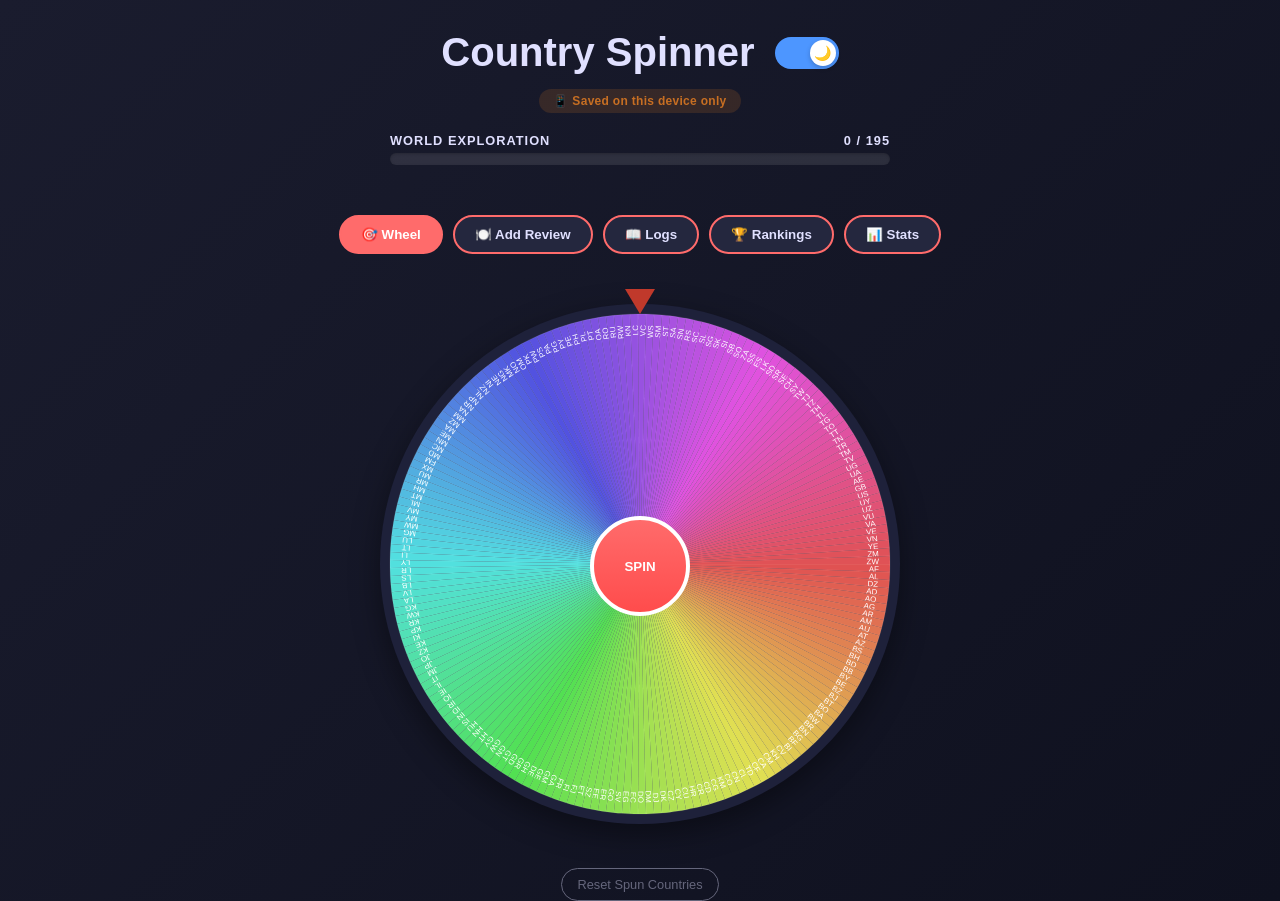
==== index.html @ e5467cfc "Share reviews across the group and clean up the app - Add api/reviews.js: Vercel serverless function" ====
<!DOCTYPE html>
<html lang="en">
<head>
    <meta charset="UTF-8">
    <meta name="viewport" content="width=device-width, initial-scale=1.0">
    <title>Global Eats Spinner</title>
    
    <link rel="stylesheet" href="https://cdn.jsdelivr.net/npm/jsvectormap/dist/css/jsvectormap.min.css">
    <script src="https://cdn.jsdelivr.net/npm/jsvectormap"></script>
    <script src="https://cdn.jsdelivr.net/npm/jsvectormap/dist/maps/world.js"></script>
    
    <link rel="stylesheet" href="styles.css">
</head>
<body>
    <header class="app-header">
        <h1>Country Spinner</h1>
        <div class="theme-switch-container">
            <label class="theme-toggle">
                <input type="checkbox" id="theme-toggle">
                <span class="slider">
                    <span class="knob">
                        <span class="icon sun">☀️</span>
                        <span class="icon moon">🌙</span>
                    </span>
                </span>
            </label>
        </div>
    </header>

    <div id="sync-status" class="sync-status" title="">Connecting…</div>

    <div class="progress-container">
        <div class="progress-info">
            <span>World Exploration</span>
            <span id="progress-percent">0/195</span>
        </div>
        <div class="progress-bar-bg">
            <div id="progress-fill" class="progress-fill"></div>
        </div>
    </div>

    <nav class="tab-nav">
        <button id="tab-wheel" class="tab-btn active">🎯 Wheel</button>
        <button id="tab-diary" class="tab-btn">🍽️ Add Review</button>
        <button id="tab-history" class="tab-btn">📖 Logs</button>
        <button id="tab-rankings" class="tab-btn">🏆 Rankings</button>
        <button id="tab-stats" class="tab-btn">📊 Stats</button>
    </nav>

    <main id="wheel-section" class="content-section">
        <div class="wheel-wrapper">
            <div class="pointer-fixed"></div>
            <div class="wheel-container">
                <canvas id="wheel" width="520" height="520"></canvas>
            </div>
            <button id="btn-spin" class="spin-button">SPIN</button>
        </div>
        <button id="btn-reset" title="Puts countries you spun but haven't reviewed back on the wheel">Reset Spun Countries</button>
    </main>

    <main id="history-section" class="content-section hidden">
        
        <div class="rank-selector">
            <button class="rank-opt active" id="sort-recent" onclick="renderDiary('recent')">Newest</button>
            <button class="rank-opt" id="sort-alpha" onclick="renderDiary('alpha')">A-Z</button>
            <button class="rank-opt" id="sort-continent" onclick="renderDiary('continent')">Continent</button>
        </div>

        <div id="diary-display" class="diary-grid"></div>
    </main>

    <main id="diary-section" class="content-section hidden">
        <div class="vertical-form">
            <h2 id="form-title" class="form-title">Add a Review</h2>
            <label for="log-country">Which Country?</label>
            <input type="text" id="log-country" list="country-options" placeholder="Search countries...">
            <datalist id="country-options"></datalist>

            <label for="log-date">Date Visited</label>
            <input type="date" id="log-date">

            <label for="log-restaurant">Restaurant Name</label>
            <input type="text" id="log-restaurant" placeholder="e.g. Din Tai Fung">

            <div class="rating-grid">
                <div class="rating-pod">
                    <div class="pod-label">Food</div>
                    <div class="pod-value"><span id="val-food">5.0</span></div>
                    <input type="range" id="rate-food" min="1" max="10" step="0.5" value="5">
                </div>
                <div class="rating-pod">
                    <div class="pod-label">Service</div>
                    <div class="pod-value"><span id="val-service">5.0</span></div>
                    <input type="range" id="rate-service" min="1" max="10" step="0.5" value="5">
                </div>
                <div class="rating-pod">
                    <div class="pod-label">Vibe</div>
                    <div class="pod-value"><span id="val-vibe">5.0</span></div>
                    <input type="range" id="rate-vibe" min="1" max="10" step="0.5" value="5">
                </div>
            </div>

            <div class="overall-score-display" id="overall-box">
                Overall: <span id="overall-score">5.0</span> / 10
            </div>

            <label for="log-notes">Notes</label>
            <textarea id="log-notes" rows="3" placeholder="What was the best dish?"></textarea>

            <button id="btn-save-log" class="save-btn">Save Review</button>
            <button id="btn-cancel-edit" class="cancel-btn hidden">Cancel</button>
        </div>
    </main>

    <main id="rankings-section" class="content-section hidden">
        <div class="rank-selector">
            <button class="rank-opt active" onclick="updateRank('overall')">Overall</button>
            <button class="rank-opt" onclick="updateRank('food')">Food</button>
            <button class="rank-opt" onclick="updateRank('service')">Service</button>
            <button class="rank-opt" onclick="updateRank('vibe')">Vibe</button>
        </div>
        <div id="rankings-list" class="diary-grid"></div>
    </main>

    <main id="stats-section" class="content-section hidden">
        <h2 style="text-align: center; margin-bottom: 20px;">Palate Insights</h2>
        
        <div id="map" style="width: 90%; height: 350px; margin: 0 auto 20px auto; border-radius: 20px;"></div>

        <div class="stats-grid">
            <div class="stat-card" style="grid-column: span 2;">
                <h3>Global Avg</h3>
                <div id="stat-avg-rating" class="stat-value">0.0</div>
                <small>Score Across All Meals</small>
            </div>
            <div class="stat-card">
                <h3>Best Continent</h3>
                <div id="stat-best-continent" class="stat-value">-</div>
                <small>Highest Rating Average</small>
            </div>
            <div class="stat-card">
                <h3>Most Visited</h3>
                <div id="stat-most-visited" class="stat-value">-</div>
                <small>Favorite Region</small>
            </div>
        </div>

        <div id="continent-averages" class="continent-list-container"></div>
    </main>

    <div id="popup" class="popup hidden">
        <div class="popup-content">
            <h2 id="popupCountry">Country</h2>
            <img id="popupFlag" src="" alt="Flag">
            <div class="popup-actions">
                <button id="btn-review-now">Review it now</button>
                <button id="btn-close">Great!</button>
            </div>
        </div>
    </div>

    <div id="toast" class="toast" role="status" aria-live="polite"></div>

    <script src="script.js"></script>
</body>
</html>
---- styles.css ----
:root {
    --bg-primary: linear-gradient(135deg, #f5f7fa 0%, #e4edf5 100%);
    --bg-wheel: white;
    --text-primary: #2c3e50;
    --text-title: #2c3e50;
    --shadow: rgba(0, 0, 0, 0.15);
    --popup-bg: white;
    --btn-spin-start: #ff6b6b;
    --btn-spin-end: #ff4c4c;
}

[data-theme="dark"] {
    --bg-primary: linear-gradient(135deg, #1a1c2e 0%, #0f111f 100%);
    --bg-wheel: #1e213a;
    --text-primary: #e0e0ff;
    --text-title: #ffffff;
    --shadow: rgba(0, 0, 0, 0.4);
    --popup-bg: #24273e;
}

body {
    margin: 0;
    font-family: 'Segoe UI', sans-serif;
    background: var(--bg-primary);
    color: var(--text-primary);
    display: flex;
    flex-direction: column;
    align-items: center;
    min-height: 100vh;
}

/* Header & Toggle */
.app-header {
    display: flex;
    align-items: center;
    justify-content: center;
    gap: 20px;
    margin-top: 30px;
}

h1 { margin: 0; font-size: 2.5rem; }

/* Container for the toggle */
.theme-switch-container {
    display: flex;
    align-items: center;
    justify-content: center;
}

.theme-toggle {
    position: relative;
    display: inline-block;
    width: 64px; /* Slightly wider for better spacing */
    height: 32px;
}

.theme-toggle input {
    opacity: 0;
    width: 0;
    height: 0;
}

/* The Track */
.slider {
    position: absolute;
    cursor: pointer;
    inset: 0;
    background-color: #ccc;
    transition: 0.4s;
    border-radius: 34px;
    display: flex;
    align-items: center;
    justify-content: space-between;
    padding: 0 6px;
}

/* The Icons */
.slider .icon {
    font-size: 14px;
    z-index: 1; /* Keep icons below the knob if preferred, or above */
    user-select: none;
    pointer-events: none;
}

/* The Knob (The white circle) */
.knob {
    position: absolute;
    height: 26px;
    width: 26px;
    left: 3px;
    bottom: 3px;
    background-color: white;
    border-radius: 50%;
    transition: 0.4s;
    display: flex;
    align-items: center;
    justify-content: center;
    box-shadow: 0 2px 5px rgba(0,0,0,0.2);
}

/* Icon Base Styles */
.knob .icon {
    position: absolute; /* Stack them on top of each other */
    font-size: 14px;
    transition: all 0.4s ease; /* Smooth transition for the swap */
    user-select: none;
}

/* --- LIGHT MODE (Default) --- */
/* Show Sun, Hide Moon */
.knob .sun {
    opacity: 1;
    transform: scale(1) rotate(0deg);
}
.knob .moon {
    opacity: 0;
    transform: scale(0) rotate(-90deg);
}

/* --- DARK MODE (Checked) --- */
/* Slide the knob */
input:checked + .slider .knob {
    transform: translateX(32px);
}

/* Swap Icons: Hide Sun, Show Moon */
input:checked + .slider .knob .sun {
    opacity: 0;
    transform: scale(0) rotate(90deg);
}

input:checked + .slider .knob .moon {
    opacity: 1;
    transform: scale(1) rotate(0deg);
}

/* Optional: change track color in dark mode */
input:checked + .slider {
    background-color: #4d96ff;
}

/* Dark Mode States */
input:checked + .slider {
    background-color: #4d96ff;
}

input:checked + .slider .knob {
    transform: translateX(32px); /* Moves knob precisely to the other side */
}

/* Hide sun in dark mode, hide moon in light mode (Optional for cleaner look) */
input:checked + .slider .sun { opacity: 0.3; }
input:not(:checked) + .slider .moon { opacity: 0.3; }

/* Tabs */
.tab-nav {
    display: flex;
    flex-wrap: wrap;
    justify-content: center;
    gap: 10px;
    margin: 30px 0;
    padding: 0 16px;
    max-width: 100%;
    box-sizing: border-box;
}

.tab-btn {
    padding: 10px 20px;
    border-radius: 20px;
    border: 2px solid var(--btn-spin-start);
    background: var(--popup-bg);
    color: var(--text-primary);
    font-weight: bold;
    cursor: pointer;
    transition: 0.2s;
}

.tab-btn.active {
    background: var(--btn-spin-start);
    color: white;
}

/* Sections */
.content-section { width: 100%; display: flex; flex-direction: column; align-items: center; }
.hidden { display: none !important; }

/* Wheel */
.wheel-wrapper { position: relative; margin: 20px; }
canvas { background: var(--bg-wheel); border-radius: 50%; box-shadow: 0 10px 30px var(--shadow); }

.pointer-fixed {
    position: absolute;
    top: -15px; left: 50%;
    transform: translateX(-50%);
    border-left: 15px solid transparent;
    border-right: 15px solid transparent;
    border-top: 25px solid #c0392b;
    z-index: 10;
}

.spin-button {
    position: absolute;
    top: 50%; left: 50%;
    transform: translate(-50%, -50%);
    width: 100px; height: 100px;
    border-radius: 50%;
    background: linear-gradient(var(--btn-spin-start), var(--btn-spin-end));
    color: white; font-weight: bold; border: 4px solid white;
    cursor: pointer;
}

/* Form */
.vertical-form {
    background: var(--popup-bg);
    padding: 25px;
    border-radius: 20px;
    box-shadow: 0 10px 25px var(--shadow);
    width: 90%;
    max-width: 450px;
    display: flex;
    flex-direction: column;
    gap: 15px;
}

input, textarea {
    padding: 12px;
    border-radius: 10px;
    border: 1px solid #ddd;
    background: var(--bg-wheel);
    color: var(--text-primary);
}

.rating-group { background: rgba(0,0,0,0.05); padding: 15px; border-radius: 10px; }

.overall-score-display {
    background: var(--btn-spin-start);
    color: white;
    text-align: center;
    padding: 15px;
    border-radius: 10px;
    font-weight: bold;
    font-size: 1.2rem;
}

/* Cards */
.diary-grid {
    display: grid;
    grid-template-columns: repeat(auto-fill, minmax(300px, 1fr));
    gap: 20px;
    width: 90%;
    margin-top: 20px;
}

.diary-card {
    position: relative; /* This is crucial */
    background: var(--popup-bg);
    padding: 20px;
    border-radius: 15px;
    box-shadow: 0 5px 15px var(--shadow);
}

.delete-btn {
    position: absolute;
    top: 12px;
    right: 12px;
    
    /* Keep your existing styles below */
    background: #ff4757; 
    color: white; 
    border: none;
    width: 25px; 
    height: 25px; 
    border-radius: 50%; 
    cursor: pointer;
    display: flex;
    align-items: center;
    justify-content: center;
    font-size: 14px;
    transition: transform 0.2s ease;
}

/* Optional: Slight hover effect since it's now in the corner */
.delete-btn:hover {
    transform: scale(1.1);
    background: #ff6b81;
}

/* Overlay background fade-in */
.popup {
    position: fixed;
    inset: 0;
    background: rgba(0, 0, 0, 0.85);
    display: flex;
    justify-content: center;
    align-items: center;
    z-index: 1000;
    opacity: 0;
    visibility: hidden;
    transition: all 0.3s ease-in-out;
    backdrop-filter: blur(5px); /* Adds a modern frosted glass look */
}

.popup.show {
    opacity: 1;
    visibility: visible;
}

/* The "Bounce" Animation */
@keyframes popupBounce {
    0% { transform: scale(0.5); opacity: 0; }
    70% { transform: scale(1.1); }
    100% { transform: scale(1); opacity: 1; }
}
.popup-content {
    background: var(--popup-bg);
    padding: 40px;
    border-radius: 30px;
    box-shadow: 0 20px 50px rgba(0,0,0,0.5);
    
    /* THE FIX: Force vertical centering */
    display: flex;
    flex-direction: column;
    align-items: center; 
    justify-content: center;
    gap: 25px; /* This creates the equal "homogenous" space between elements */
    
    width: 90%;
    max-width: 400px;
}

/* Ensure the title has no weird default margins pushing it sideways */
#popupCountry {
    margin: 0;
    font-size: 2.2rem;
    color: var(--text-title);
    text-align: center;
}

/* Make the flag pop and stay centered */
#popupFlag {
    width: 200px;
    height: auto;
    border-radius: 12px;
    box-shadow: 0 10px 20px rgba(0,0,0,0.2);
    display: block; /* Removes any baseline spacing */
}

/* Style the "Great!" button to be wide and centered */
#btn-close {
    background: var(--btn-spin-start);
    color: white;
    border: none;
    padding: 15px 40px;
    font-size: 1.1rem;
    font-weight: bold;
    border-radius: 50px;
    cursor: pointer;
    transition: transform 0.2s ease;
    width: 100%; /* Makes it feel balanced with the flag */
}

#btn-close:hover {
    transform: scale(1.05);
    background: var(--btn-spin-end);
}

/* Target the buttons when the mouse is over them, but NOT if they are already active */
.tab-btn:hover:not(.active) {
    background-color: rgba(255, 107, 107, 0.1); /* Very light version of your theme color */
    border-color: var(--btn-spin-start);
    transform: translateY(-2px); /* Lifts the button slightly */
    box-shadow: 0 4px 8px var(--shadow);
}

/* Add a smooth transition to the base class so the hover isn't jerky */
.tab-btn {
    transition: all 0.3s cubic-bezier(0.25, 0.8, 0.25, 1);
    /* ... keep your existing tab-btn styles here ... */
}

/* Optional: Add a slight "click" effect when the user actually presses down */
.tab-btn:active {
    transform: translateY(0px);
}

/* 1. The Hover State (Mouse over) */
.spin-button:hover {
    transform: translate(-50%, -50%) scale(1.1); /* Keeps it centered while growing */
    box-shadow: 0 0 20px rgba(255, 107, 107, 0.6); /* Adds a soft glow */
    filter: brightness(1.1); /* Makes the colors pop more */
    cursor: pointer;
}

/* 2. The Active State (When clicked) */
.spin-button:active {
    transform: translate(-50%, -50%) scale(0.95); /* Shrinks slightly to look "pressed" */
    box-shadow: 0 0 10px rgba(255, 107, 107, 0.4);
}

/* 3. Ensure the base button has a smooth transition */
.spin-button {
    /* ... your existing styles ... */
    transition: all 0.2s cubic-bezier(0.175, 0.885, 0.32, 1.275);
    z-index: 20; /* Ensures it stays above the wheel slices */
}
.rating-grid {
    display: grid;
    grid-template-columns: 1fr 1fr 1fr; /* Side by side */
    gap: 15px;
    margin: 20px 0;
}

.rating-pod {
    background: var(--bg-wheel);
    padding: 10px 10px;
    border-radius: 15px;
    text-align: center;
    box-shadow: 0 4px 10px var(--shadow);
    display: flex;
    flex-direction: column;
    align-items: center;
    gap: 8px;
}

.pod-label {
    font-size: 0.75rem;
    text-transform: uppercase;
    letter-spacing: 1px;
    font-weight: 800;
    opacity: 0.7;
}

.pod-value {
    font-size: 1.4rem;
    font-weight: 900;
    color: var(--text-primary);
}

/* Make the sliders vertical or very small/thin */
.rating-pod input[type="range"] {
    width: 80%;
    height: 4px; /* Thin, elegant line */
}

/* Mobile responsive: stack them if the screen is small */
@media (max-width: 500px) {
    .rating-grid {
        grid-template-columns: 1fr;
    }
}

.rank-selector {
    display: flex;
    gap: 10px;
    margin-bottom: 20px;
    background: rgba(0, 0, 0, 0.2);
    padding: 8px;
    border-radius: 30px;
}

.rank-opt {
    background: transparent;
    border: none;
    color: var(--text-primary);
    padding: 8px 16px;
    border-radius: 20px;
    cursor: pointer;
    font-size: 0.9rem;
    font-weight: 600;
    transition: 0.3s;
}

.rankings-controls {
    display: flex;
    justify-content: center;
    gap: 10px;
    margin-bottom: 25px;
    padding: 0 15px;
}

/* This is the red highlight from your screenshot */
.rank-opt.active {
    background: var(--btn-spin-start) !important;
    color: white !important;
    border-color: var(--btn-spin-start) !important;
}

.rankings-controls-container {
    background: var(--bg-wheel); /* Matches the wheel section's dark background */
    padding: 8px;
    border-radius: 50px; /* Makes it a capsule shape */
    display: inline-flex; /* Shrinks the box to fit the buttons */
    margin: 0 auto 25px auto;
    box-shadow: inset 0 2px 5px rgba(0,0,0,0.2);
    border: 1px solid rgba(255,255,255,0.05);
}

/* Ensure the history section centers the container */
#history-section {
    display: flex;
    flex-direction: column;
    align-items: center;
}

.progress-container {
    width: 90%;
    max-width: 500px;
    margin: 10px 0;
    padding: 10px;
}

.progress-info {
    display: flex;
    justify-content: space-between;
    font-size: 0.8rem;
    font-weight: bold;
    margin-bottom: 5px;
    text-transform: uppercase;
    letter-spacing: 1px;
}

.progress-bar-bg {
    width: 100%;
    height: 12px;
    background: rgba(0,0,0,0.1);
    border-radius: 10px;
    overflow: hidden;
    box-shadow: inset 0 1px 3px rgba(0,0,0,0.2);
}

[data-theme="dark"] .progress-bar-bg {
    background: rgba(255,255,255,0.1);
}

.progress-fill {
    width: 0%;
    height: 100%;
    background: linear-gradient(90deg, #27ae60, #2ecc71);
    transition: width 0.8s cubic-bezier(0.175, 0.885, 0.32, 1.275);
    border-radius: 10px;
}
/* --- STATISTICS TAB STYLES --- */
.stats-grid {
    display: grid;
    grid-template-columns: repeat(2, 1fr); /* 2x2 grid */
    gap: 15px;
    width: 90%;
    max-width: 500px;
    margin-top: 20px;
}

.stat-card {
    background: var(--popup-bg);
    padding: 20px;
    border-radius: 20px;
    text-align: center;
    box-shadow: 0 8px 20px var(--shadow);
    transition: transform 0.3s ease;
    border: 1px solid rgba(255, 255, 255, 0.05);
    display: flex;
    flex-direction: column;
    justify-content: center;
    align-items: center;
}

.stat-card:hover {
    transform: translateY(-5px);
}

.stat-value {
    font-size: 1.8rem;
    font-weight: 900;
    color: var(--btn-spin-start);
    margin: 10px 0;
    font-variant-numeric: tabular-nums;
}

.stat-card h3 {
    font-size: 0.8rem;
    text-transform: uppercase;
    letter-spacing: 1px;
    opacity: 0.6;
    margin: 0;
}

.stat-card small {
    font-size: 0.7rem;
    opacity: 0.5;
    font-weight: 600;
}

/* Specific styling for the date input to match your theme */
input[type="date"] {
    padding: 12px;
    border-radius: 10px;
    border: 1px solid rgba(0,0,0,0.1);
    background: var(--bg-wheel);
    color: var(--text-primary);
    font-family: inherit;
    cursor: pointer;
}

[data-theme="dark"] input[type="date"] {
    border: 1px solid rgba(255,255,255,0.1);
}

/* Mobile Adjustments for Stats */
@media (max-width: 400px) {
    .stats-grid {
        grid-template-columns: 1fr; /* Stack cards on tiny screens */
    }
    
    h1 {
        font-size: 1.8rem;
    }
}

/* Reset Button Styling */
#btn-reset {
    margin-top: 20px;
    background: transparent;
    border: 1px solid var(--text-primary);
    color: var(--text-primary);
    padding: 8px 15px;
    border-radius: 20px;
    opacity: 0.4;
    cursor: pointer;
    font-size: 0.8rem;
    transition: opacity 0.3s;
}

#btn-reset:hover {
    opacity: 1;
    color: #ff4757;
    border-color: #ff4757;
}
.continent-list-container {
    width: 90%;
    max-width: 500px;
    margin-top: 20px;
    display: flex;
    flex-direction: column;
    gap: 12px;
}

.continent-row {
    display: flex;
    align-items: center;
    gap: 15px;
    background: var(--popup-bg);
    padding: 12px 18px;
    border-radius: 12px;
    box-shadow: 0 4px 10px var(--shadow);
}

.cont-name {
    width: 80px;
    font-size: 0.85rem;
    font-weight: bold;
}

.cont-bar-wrapper {
    flex-grow: 1;
    height: 8px;
    background: rgba(0,0,0,0.1);
    border-radius: 10px;
    overflow: hidden;
}

[data-theme="dark"] .cont-bar-wrapper {
    background: rgba(255,255,255,0.1);
}

.cont-bar-fill {
    height: 100%;
    background: var(--btn-spin-start);
    border-radius: 10px;
    transition: width 1s ease-out;
}

.cont-avg {
    font-weight: 800;
    font-size: 0.9rem;
    color: var(--btn-spin-start);
    min-width: 45px;
    text-align: right;
}
.map-wrapper {
    width: 95%;
    max-width: 800px;
    background: var(--popup-bg);
    margin: 20px 0;
    padding: 15px;
    border-radius: 20px;
    box-shadow: 0 10px 30px var(--shadow);
}

#world-map-container svg {
    width: 100%;
    height: auto;
    filter: drop-shadow(0 5px 15px rgba(0,0,0,0.1));
}

#map {
    width: 90%; 
    height: 350px; 
    margin: 0 auto 20px auto; 
    border-radius: 20px;
    
    /* This adds the border around the map image */
    border: 3px solid var(--text-primary); 
    box-shadow: 0 10px 30px var(--shadow);
    
    background: var(--popup-bg);
    overflow: hidden; /* Ensures the map doesn't spill over the rounded corners */
}

/* Optional: Make the border color softer in Dark Mode */
[data-theme="dark"] #map {
    border-color: rgba(255, 255, 255, 0.2);
}

/* Default color for unvisited countries */
.country-path {
    fill: rgba(0, 0, 0, 0.1);
    stroke: var(--popup-bg);
    stroke-width: 0.5;
    transition: fill 0.5s ease;
}

[data-theme="dark"] .country-path {
    fill: rgba(255, 255, 255, 0.1);
}

/* Color for visited countries */
.country-visited {
    fill: var(--btn-spin-start) !important;
}

#overall-box {
    transition: background-color 0.4s ease, color 0.4s ease;
}

.sort-controls .rank-opt {
    padding: 8px 15px;
    font-size: 0.85rem;
    border-radius: 20px;
    border: 1px solid var(--text-primary);
    background: transparent;
    color: var(--text-primary);
    cursor: pointer;
    transition: all 0.2s;
}

.sort-controls .rank-opt.active {
    background: #27ae60;
    color: white;
    border-color: #27ae60;
}
/* --- MAP TOOLTIP --- */
.jvm-tooltip {
    background: rgba(20, 20, 30, 0.95) !important;
    border: 1px solid rgba(255,255,255,0.1) !important;
    border-radius: 12px !important;
    padding: 10px 14px !important;
    box-shadow: 0 8px 24px rgba(0,0,0,0.4) !important;
    max-width: 220px !important;
    pointer-events: none;
}

.map-tooltip-name {
    font-weight: 800;
    font-size: 0.95rem;
    color: #ffffff;
    margin-bottom: 6px;
    padding-bottom: 6px;
    border-bottom: 1px solid rgba(255,255,255,0.1);
}

.map-tooltip-unvisited {
    font-size: 0.8rem;
    opacity: 0.45;
    font-style: italic;
}

.map-tooltip-entry {
    display: flex;
    flex-direction: column;
    gap: 2px;
    margin-top: 6px;
    padding-top: 6px;
    border-top: 1px solid rgba(255,255,255,0.07);
}

.map-tooltip-entry:first-of-type {
    border-top: none;
    padding-top: 0;
}

.map-tooltip-restaurant {
    font-size: 0.85rem;
    font-weight: 600;
    color: #ffffff;
    white-space: nowrap;
    overflow: hidden;
    text-overflow: ellipsis;
}

.map-tooltip-date {
    font-size: 0.75rem;
    opacity: 0.5;
}

.map-tooltip-score {
    font-size: 0.8rem;
    font-weight: 700;
}

/* --- CONTINENT GROUPING IN LOGS --- */
.continent-group {
    grid-column: 1 / -1;
    width: 100%;
    margin-bottom: 10px;
}

.continent-group-header {
    display: flex;
    align-items: center;
    gap: 10px;
    padding: 12px 18px;
    margin-bottom: 14px;
    background: rgba(0, 0, 0, 0.25);
    border-radius: 14px;
    border-left: 4px solid var(--btn-spin-start);
}

.continent-group-emoji {
    font-size: 1.4rem;
}

.continent-group-name {
    font-size: 1rem;
    font-weight: 800;
    text-transform: uppercase;
    letter-spacing: 1.5px;
    flex-grow: 1;
}

.continent-group-count {
    font-size: 0.75rem;
    font-weight: 600;
    opacity: 0.45;
    text-transform: uppercase;
    letter-spacing: 0.5px;
}

.continent-group-cards {
    display: grid;
    grid-template-columns: repeat(auto-fill, minmax(300px, 1fr));
    gap: 15px;
    padding-left: 8px;
}

/* --- Shared-storage status pill --- */
.sync-status {
    margin-top: 14px;
    padding: 5px 14px;
    border-radius: 20px;
    font-size: 0.75rem;
    font-weight: 600;
    letter-spacing: 0.3px;
    background: rgba(127, 127, 127, 0.15);
    opacity: 0.85;
    cursor: default;
}
.sync-status.online { background: rgba(39, 174, 96, 0.18); color: #27ae60; }
.sync-status.offline { background: rgba(230, 126, 34, 0.18); color: #e67e22; }

/* --- Review form --- */
.form-title {
    margin: 0 0 5px 0;
    font-size: 1.3rem;
    text-align: center;
    color: var(--text-title);
}

.save-btn, .cancel-btn {
    margin-top: 10px;
    border: none;
    padding: 12px;
    border-radius: 10px;
    cursor: pointer;
    font-weight: 600;
    font-size: 1rem;
    transition: transform 0.15s ease, opacity 0.15s ease;
}
.save-btn { background: #27ae60; color: white; }
.save-btn:hover { transform: translateY(-1px); }
.save-btn:disabled { opacity: 0.6; cursor: wait; transform: none; }
.cancel-btn {
    margin-top: 0;
    background: transparent;
    color: var(--text-primary);
    border: 1px solid rgba(127, 127, 127, 0.4);
}
.cancel-btn:hover { border-color: #ff4757; color: #ff4757; }

/* --- Diary card extras --- */
.card-scores {
    display: flex;
    gap: 12px;
    margin-top: 8px;
    font-size: 0.8rem;
    opacity: 0.75;
}

.card-actions {
    display: flex;
    gap: 8px;
    justify-content: flex-end;
    margin-top: 12px;
}

.card-btn {
    background: transparent;
    border: 1px solid rgba(127, 127, 127, 0.35);
    color: var(--text-primary);
    padding: 5px 10px;
    border-radius: 8px;
    font-size: 0.75rem;
    cursor: pointer;
    opacity: 0.7;
    transition: opacity 0.2s, border-color 0.2s, color 0.2s;
}
.card-btn:hover { opacity: 1; border-color: var(--text-primary); }
.card-btn.danger:hover { border-color: #ff4757; color: #ff4757; }

/* --- Popup actions --- */
.popup-actions {
    display: flex;
    flex-direction: column;
    gap: 10px;
    width: 100%;
}

#btn-review-now {
    background: #27ae60;
    color: white;
    border: none;
    padding: 15px 40px;
    font-size: 1.1rem;
    font-weight: bold;
    border-radius: 50px;
    cursor: pointer;
    transition: transform 0.2s ease;
    width: 100%;
}
#btn-review-now:hover { transform: scale(1.05); }

/* --- Toast --- */
.toast {
    position: fixed;
    bottom: 24px;
    left: 50%;
    transform: translate(-50%, 20px);
    background: #27ae60;
    color: white;
    padding: 12px 22px;
    border-radius: 30px;
    font-weight: 600;
    font-size: 0.9rem;
    box-shadow: 0 10px 25px rgba(0,0,0,0.3);
    opacity: 0;
    pointer-events: none;
    transition: opacity 0.25s ease, transform 0.25s ease;
    z-index: 2000;
    max-width: 90%;
    text-align: center;
}
.toast.show { opacity: 1; transform: translate(-50%, 0); }
.toast.error { background: #e74c3c; }
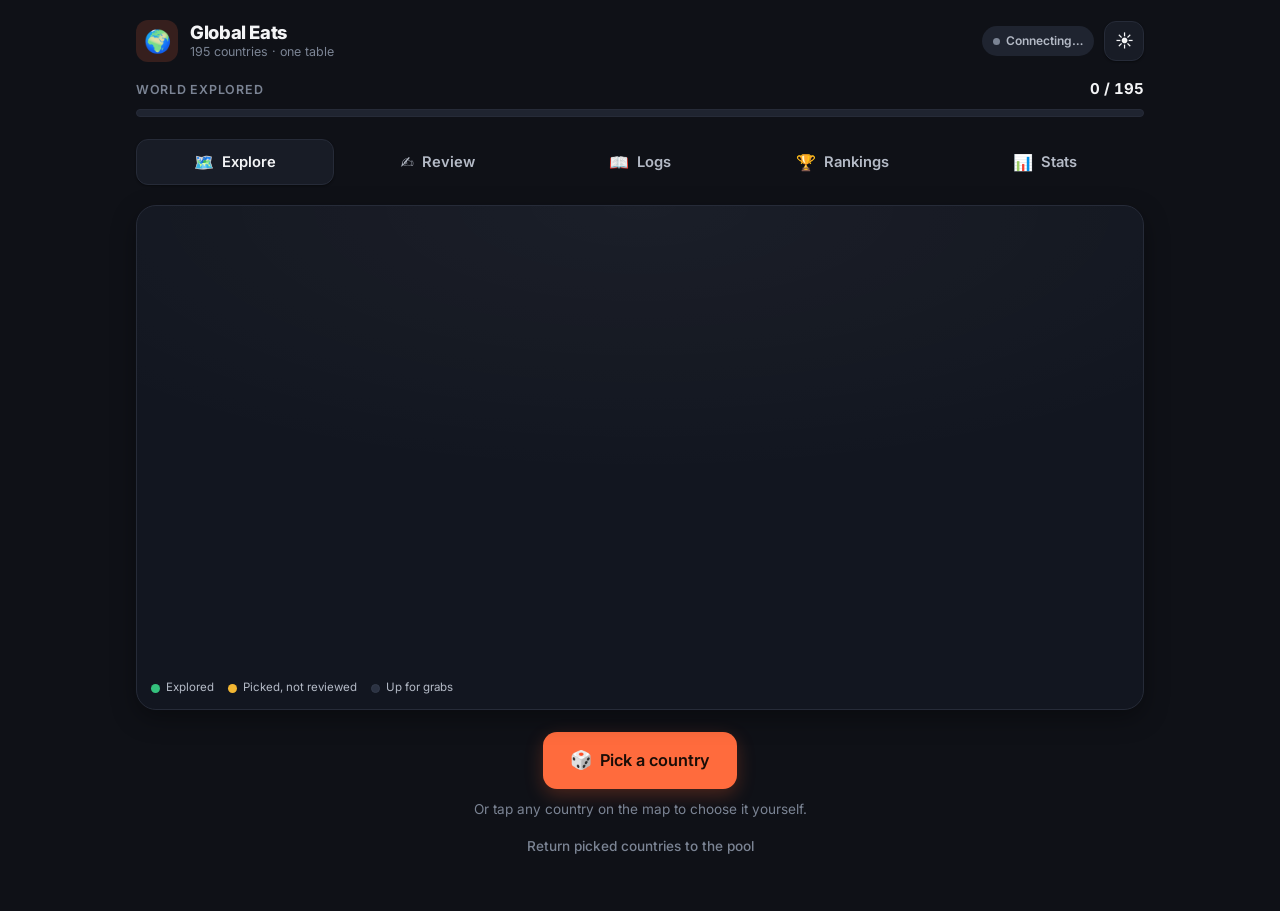
==== commit 1f00dc81: "Redesign UI and replace the wheel with an interactive map selector - New visual system: Inter type, " ====
--- a/index.html
+++ b/index.html
@@ -1,166 +1,218 @@
 <!DOCTYPE html>
-<html lang="en">
+<html lang="en" data-theme="dark">
 <head>
     <meta charset="UTF-8">
-    <meta name="viewport" content="width=device-width, initial-scale=1.0">
-    <title>Global Eats Spinner</title>
-    
-    <link rel="stylesheet" href="https://cdn.jsdelivr.net/npm/jsvectormap/dist/css/jsvectormap.min.css">
-    <script src="https://cdn.jsdelivr.net/npm/jsvectormap"></script>
+    <meta name="viewport" content="width=device-width, initial-scale=1.0, viewport-fit=cover">
+    <meta name="theme-color" content="#0f1117">
+    <title>Global Eats</title>
+    <meta name="description" content="A shared food challenge: pick a country on the map, eat its cuisine, rate it together.">
+
+    <link rel="preconnect" href="https://fonts.googleapis.com">
+    <link rel="preconnect" href="https://fonts.gstatic.com" crossorigin>
+    <link href="https://fonts.googleapis.com/css2?family=Inter:wght@400;500;600;700;800&display=swap" rel="stylesheet">
+
+    <!-- world.js registers its path data through jsVectorMap.addMap; we only need the data, not the library. -->
+    <script>window.MAP_DATA = {}; window.jsVectorMap = { addMap: (name, data) => { window.MAP_DATA[name] = data; } };</script>
     <script src="https://cdn.jsdelivr.net/npm/jsvectormap/dist/maps/world.js"></script>
-    
+
     <link rel="stylesheet" href="styles.css">
 </head>
 <body>
-    <header class="app-header">
-        <h1>Country Spinner</h1>
-        <div class="theme-switch-container">
-            <label class="theme-toggle">
-                <input type="checkbox" id="theme-toggle">
-                <span class="slider">
-                    <span class="knob">
-                        <span class="icon sun">☀️</span>
-                        <span class="icon moon">🌙</span>
-                    </span>
-                </span>
-            </label>
+    <header class="topbar">
+        <div class="brand">
+            <span class="brand-mark" aria-hidden="true">🌍</span>
+            <div>
+                <div class="brand-name">Global Eats</div>
+                <div class="brand-sub">195 countries · one table</div>
+            </div>
+        </div>
+        <div class="topbar-actions">
+            <span id="sync-status" class="sync-status" title="">Connecting…</span>
+            <button id="theme-toggle" class="icon-btn" type="button" aria-label="Switch theme">
+                <span class="theme-icon theme-icon-light" aria-hidden="true">☀️</span>
+                <span class="theme-icon theme-icon-dark" aria-hidden="true">🌙</span>
+            </button>
         </div>
     </header>
 
-    <div id="sync-status" class="sync-status" title="">Connecting…</div>
-
-    <div class="progress-container">
-        <div class="progress-info">
-            <span>World Exploration</span>
-            <span id="progress-percent">0/195</span>
+    <section class="progress" aria-label="World exploration progress">
+        <div class="progress-row">
+            <span class="progress-label">World explored</span>
+            <span id="progress-percent" class="progress-count">0 / 195</span>
         </div>
-        <div class="progress-bar-bg">
-            <div id="progress-fill" class="progress-fill"></div>
-        </div>
-    </div>
-
-    <nav class="tab-nav">
-        <button id="tab-wheel" class="tab-btn active">🎯 Wheel</button>
-        <button id="tab-diary" class="tab-btn">🍽️ Add Review</button>
-        <button id="tab-history" class="tab-btn">📖 Logs</button>
-        <button id="tab-rankings" class="tab-btn">🏆 Rankings</button>
-        <button id="tab-stats" class="tab-btn">📊 Stats</button>
+        <div class="progress-track"><div id="progress-fill" class="progress-fill"></div></div>
+    </section>
+
+    <nav class="tabs" role="tablist" aria-label="Sections">
+        <button id="tab-explore" class="tab active" role="tab" aria-selected="true"><span class="tab-icon">🗺️</span><span class="tab-label">Explore</span></button>
+        <button id="tab-review" class="tab" role="tab" aria-selected="false"><span class="tab-icon">✍️</span><span class="tab-label">Review</span></button>
+        <button id="tab-logs" class="tab" role="tab" aria-selected="false"><span class="tab-icon">📖</span><span class="tab-label">Logs</span></button>
+        <button id="tab-rankings" class="tab" role="tab" aria-selected="false"><span class="tab-icon">🏆</span><span class="tab-label">Rankings</span></button>
+        <button id="tab-stats" class="tab" role="tab" aria-selected="false"><span class="tab-icon">📊</span><span class="tab-label">Stats</span></button>
     </nav>
 
-    <main id="wheel-section" class="content-section">
-        <div class="wheel-wrapper">
-            <div class="pointer-fixed"></div>
-            <div class="wheel-container">
-                <canvas id="wheel" width="520" height="520"></canvas>
-            </div>
-            <button id="btn-spin" class="spin-button">SPIN</button>
-        </div>
-        <button id="btn-reset" title="Puts countries you spun but haven't reviewed back on the wheel">Reset Spun Countries</button>
+    <main class="content">
+
+        <!-- EXPLORE -->
+        <section id="explore-section" class="panel">
+            <div class="map-card">
+                <div id="explore-map" class="map-stage" aria-label="World map country selector"></div>
+                <button id="btn-reset-view" class="icon-btn map-reset hidden" type="button" aria-label="Show whole world">⤢</button>
+                <div class="map-legend" aria-hidden="true">
+                    <span><i class="dot dot-explored"></i>Explored</span>
+                    <span><i class="dot dot-spun"></i>Picked, not reviewed</span>
+                    <span><i class="dot dot-available"></i>Up for grabs</span>
+                </div>
+            </div>
+
+            <div id="result-card" class="result-card hidden" aria-live="polite">
+                <img id="result-flag" class="result-flag" src="" alt="">
+                <div class="result-body">
+                    <div class="eyebrow">Next stop</div>
+                    <h2 id="result-name" class="result-name">Country</h2>
+                    <div id="result-meta" class="result-meta"></div>
+                </div>
+                <div class="result-actions">
+                    <button id="btn-review-now" class="btn btn-primary" type="button">Review it</button>
+                    <button id="btn-again" class="btn btn-secondary" type="button">Pick again</button>
+                </div>
+            </div>
+            <div id="explore-actions" class="explore-actions">
+                <button id="btn-pick" class="btn btn-primary btn-lg" type="button">
+                    <span class="btn-icon">🎲</span> Pick a country
+                </button>
+                <p class="explore-hint">Or tap any country on the map to choose it yourself.</p>
+                <button id="btn-reset" class="btn btn-link" type="button">Return picked countries to the pool</button>
+            </div>
+
+        </section>
+
+        <!-- REVIEW -->
+        <section id="review-section" class="panel hidden">
+            <form id="review-form" class="card form" autocomplete="off" novalidate>
+                <div class="form-head">
+                    <h2 id="form-title" class="card-title">Add a review</h2>
+                    <p class="card-sub">Rate the meal together — scores are shared with the whole group.</p>
+                </div>
+
+                <div class="field">
+                    <label for="log-country">Country</label>
+                    <input type="text" id="log-country" list="country-options" placeholder="Start typing…" required>
+                    <datalist id="country-options"></datalist>
+                </div>
+
+                <div class="field-row">
+                    <div class="field">
+                        <label for="log-date">Date visited</label>
+                        <input type="date" id="log-date">
+                    </div>
+                    <div class="field">
+                        <label for="log-restaurant">Restaurant</label>
+                        <input type="text" id="log-restaurant" placeholder="e.g. Din Tai Fung">
+                    </div>
+                </div>
+
+                <div class="ratings">
+                    <div class="rating">
+                        <div class="rating-head"><span>Food</span><output id="val-food">5.0</output></div>
+                        <input type="range" id="rate-food" min="1" max="10" step="0.5" value="5" aria-label="Food score">
+                    </div>
+                    <div class="rating">
+                        <div class="rating-head"><span>Service</span><output id="val-service">5.0</output></div>
+                        <input type="range" id="rate-service" min="1" max="10" step="0.5" value="5" aria-label="Service score">
+                    </div>
+                    <div class="rating">
+                        <div class="rating-head"><span>Vibe</span><output id="val-vibe">5.0</output></div>
+                        <input type="range" id="rate-vibe" min="1" max="10" step="0.5" value="5" aria-label="Vibe score">
+                    </div>
+                </div>
+
+                <div id="overall-box" class="overall">
+                    <span class="overall-label">Overall score</span>
+                    <span class="overall-value"><span id="overall-score">5.0</span><small>/10</small></span>
+                    <span class="overall-note">Food 60% · Service 30% · Vibe 10%</span>
+                </div>
+
+                <div class="field">
+                    <label for="log-notes">Notes</label>
+                    <textarea id="log-notes" rows="3" placeholder="Best dish? Anything to remember?"></textarea>
+                </div>
+
+                <div class="form-actions">
+                    <button id="btn-save-log" class="btn btn-primary btn-lg" type="submit">Save review</button>
+                    <button id="btn-cancel-edit" class="btn btn-secondary hidden" type="button">Cancel</button>
+                </div>
+            </form>
+        </section>
+
+        <!-- LOGS -->
+        <section id="logs-section" class="panel hidden">
+            <div class="panel-head">
+                <h2 class="panel-title">Logs</h2>
+                <div class="segmented" role="group" aria-label="Sort reviews">
+                    <button class="seg active" id="sort-recent" type="button" onclick="renderDiary('recent')">Newest</button>
+                    <button class="seg" id="sort-alpha" type="button" onclick="renderDiary('alpha')">A–Z</button>
+                    <button class="seg" id="sort-continent" type="button" onclick="renderDiary('continent')">Continent</button>
+                </div>
+            </div>
+            <div id="diary-display" class="card-grid"></div>
+        </section>
+
+        <!-- RANKINGS -->
+        <section id="rankings-section" class="panel hidden">
+            <div class="panel-head">
+                <h2 class="panel-title">Rankings</h2>
+                <div class="segmented" role="group" aria-label="Rank by">
+                    <button class="seg active" type="button" onclick="updateRank('overall')">Overall</button>
+                    <button class="seg" type="button" onclick="updateRank('food')">Food</button>
+                    <button class="seg" type="button" onclick="updateRank('service')">Service</button>
+                    <button class="seg" type="button" onclick="updateRank('vibe')">Vibe</button>
+                </div>
+            </div>
+            <div id="rankings-list" class="rank-list"></div>
+        </section>
+
+        <!-- STATS -->
+        <section id="stats-section" class="panel hidden">
+            <div class="panel-head">
+                <h2 class="panel-title">Stats</h2>
+            </div>
+
+            <div class="stats-grid">
+                <div class="card stat">
+                    <div class="stat-label">Average score</div>
+                    <div id="stat-avg-rating" class="stat-value">0.0</div>
+                    <div class="stat-sub">across every meal</div>
+                </div>
+                <div class="card stat">
+                    <div class="stat-label">Meals logged</div>
+                    <div id="stat-meals" class="stat-value">0</div>
+                    <div class="stat-sub">reviews so far</div>
+                </div>
+                <div class="card stat">
+                    <div class="stat-label">Best continent</div>
+                    <div id="stat-best-continent" class="stat-value stat-value-sm">–</div>
+                    <div class="stat-sub">highest average</div>
+                </div>
+                <div class="card stat">
+                    <div class="stat-label">Most visited</div>
+                    <div id="stat-most-visited" class="stat-value stat-value-sm">–</div>
+                    <div class="stat-sub">favourite region</div>
+                </div>
+            </div>
+
+            <div class="map-card map-card-compact">
+                <div id="stats-map" class="map-stage" aria-label="Map of explored countries"></div>
+            </div>
+
+            <div id="continent-averages" class="card continent-list"></div>
+        </section>
     </main>
 
-    <main id="history-section" class="content-section hidden">
-        
-        <div class="rank-selector">
-            <button class="rank-opt active" id="sort-recent" onclick="renderDiary('recent')">Newest</button>
-            <button class="rank-opt" id="sort-alpha" onclick="renderDiary('alpha')">A-Z</button>
-            <button class="rank-opt" id="sort-continent" onclick="renderDiary('continent')">Continent</button>
-        </div>
-
-        <div id="diary-display" class="diary-grid"></div>
-    </main>
-
-    <main id="diary-section" class="content-section hidden">
-        <div class="vertical-form">
-            <h2 id="form-title" class="form-title">Add a Review</h2>
-            <label for="log-country">Which Country?</label>
-            <input type="text" id="log-country" list="country-options" placeholder="Search countries...">
-            <datalist id="country-options"></datalist>
-
-            <label for="log-date">Date Visited</label>
-            <input type="date" id="log-date">
-
-            <label for="log-restaurant">Restaurant Name</label>
-            <input type="text" id="log-restaurant" placeholder="e.g. Din Tai Fung">
-
-            <div class="rating-grid">
-                <div class="rating-pod">
-                    <div class="pod-label">Food</div>
-                    <div class="pod-value"><span id="val-food">5.0</span></div>
-                    <input type="range" id="rate-food" min="1" max="10" step="0.5" value="5">
-                </div>
-                <div class="rating-pod">
-                    <div class="pod-label">Service</div>
-                    <div class="pod-value"><span id="val-service">5.0</span></div>
-                    <input type="range" id="rate-service" min="1" max="10" step="0.5" value="5">
-                </div>
-                <div class="rating-pod">
-                    <div class="pod-label">Vibe</div>
-                    <div class="pod-value"><span id="val-vibe">5.0</span></div>
-                    <input type="range" id="rate-vibe" min="1" max="10" step="0.5" value="5">
-                </div>
-            </div>
-
-            <div class="overall-score-display" id="overall-box">
-                Overall: <span id="overall-score">5.0</span> / 10
-            </div>
-
-            <label for="log-notes">Notes</label>
-            <textarea id="log-notes" rows="3" placeholder="What was the best dish?"></textarea>
-
-            <button id="btn-save-log" class="save-btn">Save Review</button>
-            <button id="btn-cancel-edit" class="cancel-btn hidden">Cancel</button>
-        </div>
-    </main>
-
-    <main id="rankings-section" class="content-section hidden">
-        <div class="rank-selector">
-            <button class="rank-opt active" onclick="updateRank('overall')">Overall</button>
-            <button class="rank-opt" onclick="updateRank('food')">Food</button>
-            <button class="rank-opt" onclick="updateRank('service')">Service</button>
-            <button class="rank-opt" onclick="updateRank('vibe')">Vibe</button>
-        </div>
-        <div id="rankings-list" class="diary-grid"></div>
-    </main>
-
-    <main id="stats-section" class="content-section hidden">
-        <h2 style="text-align: center; margin-bottom: 20px;">Palate Insights</h2>
-        
-        <div id="map" style="width: 90%; height: 350px; margin: 0 auto 20px auto; border-radius: 20px;"></div>
-
-        <div class="stats-grid">
-            <div class="stat-card" style="grid-column: span 2;">
-                <h3>Global Avg</h3>
-                <div id="stat-avg-rating" class="stat-value">0.0</div>
-                <small>Score Across All Meals</small>
-            </div>
-            <div class="stat-card">
-                <h3>Best Continent</h3>
-                <div id="stat-best-continent" class="stat-value">-</div>
-                <small>Highest Rating Average</small>
-            </div>
-            <div class="stat-card">
-                <h3>Most Visited</h3>
-                <div id="stat-most-visited" class="stat-value">-</div>
-                <small>Favorite Region</small>
-            </div>
-        </div>
-
-        <div id="continent-averages" class="continent-list-container"></div>
-    </main>
-
-    <div id="popup" class="popup hidden">
-        <div class="popup-content">
-            <h2 id="popupCountry">Country</h2>
-            <img id="popupFlag" src="" alt="Flag">
-            <div class="popup-actions">
-                <button id="btn-review-now">Review it now</button>
-                <button id="btn-close">Great!</button>
-            </div>
-        </div>
-    </div>
-
+    <div id="map-tooltip" class="map-tooltip hidden" role="tooltip"></div>
     <div id="toast" class="toast" role="status" aria-live="polite"></div>
 
+    <script src="map.js"></script>
     <script src="script.js"></script>
 </body>
 </html>
--- a/styles.css
+++ b/styles.css
@@ -1,981 +1,807 @@
+/* =========================================================
+   Global Eats — design tokens
+   ========================================================= */
 :root {
-    --bg-primary: linear-gradient(135deg, #f5f7fa 0%, #e4edf5 100%);
-    --bg-wheel: white;
-    --text-primary: #2c3e50;
-    --text-title: #2c3e50;
-    --shadow: rgba(0, 0, 0, 0.15);
-    --popup-bg: white;
-    --btn-spin-start: #ff6b6b;
-    --btn-spin-end: #ff4c4c;
+    --font: 'Inter', system-ui, -apple-system, 'Segoe UI', Roboto, sans-serif;
+
+    --bg: #f5f6f8;
+    --bg-elevated: #ffffff;
+    --surface: #ffffff;
+    --surface-2: #f0f2f5;
+    --border: #e3e6eb;
+    --border-strong: #cfd4dc;
+    --text: #14181f;
+    --text-2: #4b5563;
+    --text-3: #8a94a3;
+
+    --accent: #e8582a;
+    --accent-strong: #cf4718;
+    --accent-soft: rgba(232, 88, 42, 0.12);
+    --accent-contrast: #ffffff;
+
+    --green: #1f9d5f;
+    --green-soft: rgba(31, 157, 95, 0.14);
+    --amber: #e3a008;
+    --amber-soft: rgba(227, 160, 8, 0.16);
+    --red: #d9463b;
+    --red-soft: rgba(217, 70, 59, 0.12);
+
+    --map-water: #e8edf3;
+    --map-land: #c9d2de;
+    --map-land-hover: #b6c1d0;
+    --map-stroke: #f5f6f8;
+
+    --shadow-sm: 0 1px 2px rgba(15, 23, 42, 0.06), 0 1px 3px rgba(15, 23, 42, 0.05);
+    --shadow-md: 0 6px 20px rgba(15, 23, 42, 0.08);
+    --shadow-lg: 0 18px 50px rgba(15, 23, 42, 0.14);
+
+    --radius-sm: 8px;
+    --radius: 14px;
+    --radius-lg: 20px;
+    --gutter: 16px;
+    --content-max: 1040px;
+
+    --ease: cubic-bezier(0.22, 1, 0.36, 1);
 }
 
 [data-theme="dark"] {
-    --bg-primary: linear-gradient(135deg, #1a1c2e 0%, #0f111f 100%);
-    --bg-wheel: #1e213a;
-    --text-primary: #e0e0ff;
-    --text-title: #ffffff;
-    --shadow: rgba(0, 0, 0, 0.4);
-    --popup-bg: #24273e;
-}
+    --bg: #0f1117;
+    --bg-elevated: #151821;
+    --surface: #181c26;
+    --surface-2: #1f2430;
+    --border: #262b38;
+    --border-strong: #343b4b;
+    --text: #f3f4f6;
+    --text-2: #b4bac6;
+    --text-3: #7b8494;
+
+    --accent: #ff6b3d;
+    --accent-strong: #ff8560;
+    --accent-soft: rgba(255, 107, 61, 0.16);
+
+    --green: #34c17d;
+    --green-soft: rgba(52, 193, 125, 0.16);
+    --amber: #f2b632;
+    --amber-soft: rgba(242, 182, 50, 0.18);
+    --red: #f26b62;
+    --red-soft: rgba(242, 107, 98, 0.16);
+
+    --map-water: #121620;
+    --map-land: #2b3242;
+    --map-land-hover: #384155;
+    --map-stroke: #0f1117;
+
+    --shadow-sm: 0 1px 2px rgba(0, 0, 0, 0.4);
+    --shadow-md: 0 8px 24px rgba(0, 0, 0, 0.35);
+    --shadow-lg: 0 20px 60px rgba(0, 0, 0, 0.5);
+}
+
+/* =========================================================
+   Base
+   ========================================================= */
+*, *::before, *::after { box-sizing: border-box; }
+
+html { -webkit-text-size-adjust: 100%; }
 
 body {
     margin: 0;
-    font-family: 'Segoe UI', sans-serif;
-    background: var(--bg-primary);
-    color: var(--text-primary);
-    display: flex;
-    flex-direction: column;
-    align-items: center;
+    font-family: var(--font);
+    font-size: 15px;
+    line-height: 1.5;
+    color: var(--text);
+    background: var(--bg);
+    -webkit-font-smoothing: antialiased;
     min-height: 100vh;
-}
-
-/* Header & Toggle */
-.app-header {
-    display: flex;
-    align-items: center;
-    justify-content: center;
-    gap: 20px;
-    margin-top: 30px;
-}
-
-h1 { margin: 0; font-size: 2.5rem; }
-
-/* Container for the toggle */
-.theme-switch-container {
-    display: flex;
-    align-items: center;
-    justify-content: center;
-}
-
-.theme-toggle {
-    position: relative;
-    display: inline-block;
-    width: 64px; /* Slightly wider for better spacing */
-    height: 32px;
-}
-
-.theme-toggle input {
-    opacity: 0;
-    width: 0;
-    height: 0;
-}
-
-/* The Track */
-.slider {
-    position: absolute;
-    cursor: pointer;
-    inset: 0;
-    background-color: #ccc;
-    transition: 0.4s;
-    border-radius: 34px;
+    padding-bottom: env(safe-area-inset-bottom);
+}
+
+h1, h2, h3 { margin: 0; font-weight: 700; letter-spacing: -0.01em; }
+p { margin: 0; }
+button { font: inherit; color: inherit; }
+img { display: block; }
+
+.hidden { display: none !important; }
+
+/* =========================================================
+   Top bar
+   ========================================================= */
+.topbar {
+    max-width: var(--content-max);
+    margin: 0 auto;
+    padding: 20px var(--gutter) 8px;
     display: flex;
     align-items: center;
     justify-content: space-between;
-    padding: 0 6px;
-}
-
-/* The Icons */
-.slider .icon {
-    font-size: 14px;
-    z-index: 1; /* Keep icons below the knob if preferred, or above */
-    user-select: none;
+    gap: 12px;
+}
+
+.brand { display: flex; align-items: center; gap: 12px; min-width: 0; }
+.brand-mark {
+    width: 42px; height: 42px;
+    display: grid; place-items: center;
+    font-size: 22px;
+    border-radius: 12px;
+    background: var(--accent-soft);
+    flex: none;
+}
+.brand-name { font-weight: 800; font-size: 1.15rem; letter-spacing: -0.02em; line-height: 1.2; white-space: nowrap; }
+.brand-sub { font-size: 0.78rem; color: var(--text-3); }
+
+.topbar-actions { display: flex; align-items: center; gap: 10px; }
+
+.icon-btn {
+    width: 40px; height: 40px;
+    display: grid; place-items: center;
+    border-radius: 12px;
+    border: 1px solid var(--border);
+    background: var(--surface);
+    cursor: pointer;
+    box-shadow: var(--shadow-sm);
+    transition: transform 0.15s var(--ease), border-color 0.15s;
+    -webkit-tap-highlight-color: transparent;
+}
+.icon-btn:hover { border-color: var(--border-strong); }
+.icon-btn:active { transform: scale(0.95); }
+
+.theme-icon { font-size: 18px; line-height: 1; }
+[data-theme="dark"] .theme-icon-dark { display: none; }
+[data-theme="light"] .theme-icon-light { display: none; }
+
+.sync-status {
+    display: inline-flex; align-items: center; gap: 6px;
+    padding: 6px 11px;
+    border-radius: 999px;
+    font-size: 0.75rem;
+    font-weight: 600;
+    background: var(--surface-2);
+    color: var(--text-2);
+    white-space: nowrap;
+}
+.sync-status::before {
+    content: '';
+    width: 7px; height: 7px; border-radius: 50%;
+    background: var(--text-3);
+}
+.sync-short { display: none; }
+.sync-status.online { background: var(--green-soft); color: var(--green); }
+.sync-status.online::before { background: var(--green); box-shadow: 0 0 0 3px var(--green-soft); }
+.sync-status.offline { background: var(--amber-soft); color: var(--amber); }
+.sync-status.offline::before { background: var(--amber); }
+
+/* =========================================================
+   Progress
+   ========================================================= */
+.progress {
+    max-width: var(--content-max);
+    margin: 8px auto 0;
+    padding: 0 var(--gutter);
+}
+.progress-row {
+    display: flex; justify-content: space-between; align-items: baseline;
+    margin-bottom: 8px;
+}
+.progress-label { font-size: 0.78rem; font-weight: 600; letter-spacing: 0.06em; text-transform: uppercase; color: var(--text-3); }
+.progress-count { font-weight: 700; font-variant-numeric: tabular-nums; }
+.progress-track {
+    height: 8px; border-radius: 999px;
+    background: var(--surface-2);
+    border: 1px solid var(--border);
+    overflow: hidden;
+}
+.progress-fill {
+    height: 100%; width: 0;
+    border-radius: inherit;
+    background: linear-gradient(90deg, var(--green), #5fd39a);
+    transition: width 0.8s var(--ease);
+}
+
+/* =========================================================
+   Tabs
+   ========================================================= */
+.tabs {
+    max-width: var(--content-max);
+    margin: 22px auto 0;
+    padding: 0 var(--gutter);
+    display: flex;
+    gap: 4px;
+}
+.tab {
+    flex: 1;
+    display: inline-flex; align-items: center; justify-content: center; gap: 8px;
+    padding: 11px 14px;
+    border: 1px solid transparent;
+    border-radius: 12px;
+    background: transparent;
+    color: var(--text-2);
+    font-weight: 600;
+    font-size: 0.92rem;
+    cursor: pointer;
+    transition: background 0.15s, color 0.15s;
+    -webkit-tap-highlight-color: transparent;
+}
+.tab:hover { background: var(--surface-2); color: var(--text); }
+.tab.active { background: var(--surface); color: var(--text); border-color: var(--border); box-shadow: var(--shadow-sm); }
+.tab-icon { font-size: 1rem; line-height: 1; }
+
+/* =========================================================
+   Layout
+   ========================================================= */
+.content {
+    max-width: var(--content-max);
+    margin: 0 auto;
+    padding: 20px var(--gutter) 48px;
+}
+.panel { display: flex; flex-direction: column; gap: 18px; }
+
+.panel-head {
+    display: flex; flex-wrap: wrap; align-items: center; justify-content: space-between; gap: 12px;
+}
+.panel-title { font-size: 1.35rem; letter-spacing: -0.02em; }
+
+.card {
+    background: var(--surface);
+    border: 1px solid var(--border);
+    border-radius: var(--radius);
+    box-shadow: var(--shadow-sm);
+}
+.card-title { font-size: 1.2rem; }
+.card-sub { color: var(--text-3); font-size: 0.88rem; margin-top: 4px; }
+.eyebrow { font-size: 0.72rem; font-weight: 700; letter-spacing: 0.08em; text-transform: uppercase; color: var(--text-3); }
+
+/* =========================================================
+   Buttons
+   ========================================================= */
+.btn {
+    display: inline-flex; align-items: center; justify-content: center; gap: 8px;
+    padding: 11px 18px;
+    border-radius: 12px;
+    border: 1px solid transparent;
+    font-weight: 600;
+    font-size: 0.95rem;
+    cursor: pointer;
+    text-decoration: none;
+    transition: transform 0.15s var(--ease), background 0.15s, border-color 0.15s, box-shadow 0.15s;
+    -webkit-tap-highlight-color: transparent;
+    min-height: 44px;
+}
+.btn:active { transform: translateY(1px) scale(0.99); }
+.btn:disabled { opacity: 0.55; cursor: not-allowed; transform: none; }
+.btn-lg { padding: 14px 26px; font-size: 1.02rem; border-radius: 14px; }
+.btn-icon { font-size: 1.1em; }
+
+.btn-primary {
+    background: var(--accent);
+    color: var(--accent-contrast);
+    box-shadow: 0 6px 18px rgba(232, 88, 42, 0.28);
+}
+.btn-primary:hover:not(:disabled) { background: var(--accent-strong); }
+[data-theme="dark"] .btn-primary { color: #1a0d07; }
+
+.btn-secondary {
+    background: var(--surface);
+    border-color: var(--border);
+    color: var(--text);
+    box-shadow: var(--shadow-sm);
+}
+.btn-secondary:hover:not(:disabled) { border-color: var(--border-strong); }
+
+.btn-link {
+    background: transparent;
+    color: var(--text-3);
+    font-weight: 500;
+    font-size: 0.85rem;
+    padding: 6px 10px;
+    min-height: 0;
+}
+.btn-link:hover { color: var(--red); }
+
+/* =========================================================
+   Map
+   ========================================================= */
+.map-card {
+    position: relative;
+    border-radius: var(--radius-lg);
+    border: 1px solid var(--border);
+    background:
+        radial-gradient(120% 90% at 50% 0%, rgba(255,255,255,0.35), transparent 60%),
+        var(--map-water);
+    box-shadow: var(--shadow-md);
+    overflow: hidden;
+    padding: 10px;
+}
+[data-theme="dark"] .map-card {
+    background:
+        radial-gradient(120% 90% at 50% 0%, rgba(255,255,255,0.04), transparent 60%),
+        var(--map-water);
+}
+
+.map-stage {
+    width: 100%;
+    aspect-ratio: 900 / 441;
+    min-height: 210px;
+    touch-action: manipulation;
+}
+.map-card-compact .map-stage { min-height: 180px; }
+
+.world-map {
+    width: 100%; height: 100%;
+    display: block;
+    overflow: hidden;
+    shape-rendering: geometricPrecision;
+}
+/* While the view is moving, skip anti-aliasing precision and colour transitions so every
+   frame is just a cheap re-rasterise — keeps the zoom smooth on phones. */
+.world-map.is-animating { shape-rendering: optimizeSpeed; pointer-events: none; }
+.world-map.is-animating .country { transition: none; }
+.world-map.is-rolling { pointer-events: none; }
+
+.country {
+    fill: var(--map-land);
+    stroke: var(--map-stroke);
+    stroke-width: 0.6;
+    stroke-linejoin: round;
+    vector-effect: non-scaling-stroke;
+    transition: fill 0.32s ease;
+    cursor: pointer;
+}
+.country:hover { fill: var(--map-land-hover); }
+
+.country[data-state="explored"] { fill: var(--green); }
+.country[data-state="explored"]:hover { fill: #2fb873; }
+.country[data-state="spun"] { fill: var(--amber); }
+.country[data-state="lit"] { fill: var(--accent); transition-duration: 0.06s; }
+.country[data-state="selected"] {
+    fill: var(--accent);
+    stroke: var(--accent-contrast);
+    stroke-width: 1.4;
+    animation: selectedPulse 1.6s ease-in-out infinite;
+}
+@keyframes selectedPulse {
+    0%, 100% { stroke-opacity: 0.9; }
+    50% { stroke-opacity: 0.25; }
+}
+
+.marker {
+    r: calc(2.6px / var(--zoom, 1));
+    stroke-width: 0.5;
+    fill: var(--map-land-hover);
+}
+.marker[data-state="explored"] { fill: var(--green); }
+.marker[data-state="spun"] { fill: var(--amber); }
+.marker[data-state="lit"] { fill: var(--accent); r: calc(4px / var(--zoom, 1)); }
+.marker[data-state="selected"] {
+    fill: var(--accent);
+    r: calc(7px / var(--zoom, 1));
+    stroke: var(--accent-contrast);
+    stroke-width: 2.5;
+}
+
+.map-reset {
+    position: absolute; top: 12px; right: 12px;
+    z-index: 2;
+    font-size: 18px;
+}
+
+.map-legend {
+    position: absolute; left: 14px; bottom: 12px;
+    display: flex; flex-wrap: wrap; gap: 6px 14px;
+    font-size: 0.72rem;
+    color: var(--text-2);
     pointer-events: none;
 }
-
-/* The Knob (The white circle) */
-.knob {
-    position: absolute;
-    height: 26px;
-    width: 26px;
-    left: 3px;
-    bottom: 3px;
-    background-color: white;
+.map-legend span { display: inline-flex; align-items: center; gap: 6px; }
+.dot { width: 9px; height: 9px; border-radius: 50%; display: inline-block; }
+.dot-explored { background: var(--green); }
+.dot-spun { background: var(--amber); }
+.dot-available { background: var(--map-land); border: 1px solid var(--border-strong); }
+
+.map-tooltip {
+    position: fixed;
+    z-index: 50;
+    pointer-events: none;
+    background: var(--bg-elevated);
+    color: var(--text);
+    border: 1px solid var(--border);
+    border-radius: 10px;
+    box-shadow: var(--shadow-md);
+    padding: 8px 11px;
+    font-size: 0.8rem;
+    max-width: 240px;
+    transform: translate(-50%, calc(-100% - 12px));
+}
+.map-tooltip-name { font-weight: 700; }
+.map-tooltip-sub { color: var(--text-3); font-size: 0.74rem; }
+.map-tooltip-entry {
+    display: flex; justify-content: space-between; gap: 10px;
+    margin-top: 5px; padding-top: 5px;
+    border-top: 1px solid var(--border);
+}
+.map-tooltip-entry b { font-weight: 600; }
+
+/* Explore actions & result */
+.explore-actions {
+    display: flex; flex-direction: column; align-items: center; gap: 10px;
+    padding-top: 4px;
+}
+.explore-hint { color: var(--text-3); font-size: 0.85rem; text-align: center; }
+
+.result-card {
+    display: grid;
+    grid-template-columns: auto 1fr;
+    grid-template-areas: "flag body" "actions actions";
+    gap: 16px 18px;
+    align-items: center;
+    padding: 20px;
+    background: var(--surface);
+    border: 1px solid var(--border);
+    border-radius: var(--radius-lg);
+    box-shadow: var(--shadow-lg);
+    animation: rise 0.45s var(--ease);
+}
+@keyframes rise {
+    from { opacity: 0; transform: translateY(14px); }
+    to { opacity: 1; transform: none; }
+}
+.result-flag {
+    grid-area: flag;
+    width: 96px; height: auto;
+    border-radius: 10px;
+    box-shadow: var(--shadow-md);
+    border: 1px solid var(--border);
+}
+.result-body { grid-area: body; min-width: 0; }
+.result-name { font-size: clamp(1.5rem, 4vw, 2rem); letter-spacing: -0.03em; line-height: 1.1; margin-top: 2px; }
+.result-meta { color: var(--text-2); font-size: 0.9rem; margin-top: 6px; }
+.result-actions { grid-area: actions; display: flex; gap: 10px; flex-wrap: wrap; }
+.result-actions .btn { flex: 1; }
+
+/* =========================================================
+   Form
+   ========================================================= */
+.form {
+    padding: 24px;
+    display: flex; flex-direction: column; gap: 18px;
+    max-width: 640px;
+    width: 100%;
+    margin: 0 auto;
+}
+.field { display: flex; flex-direction: column; gap: 6px; min-width: 0; }
+.field label { font-size: 0.82rem; font-weight: 600; color: var(--text-2); }
+.field-row { display: grid; grid-template-columns: 1fr 1fr; gap: 14px; }
+
+input[type="text"], input[type="date"], textarea {
+    width: 100%;
+    padding: 12px 14px;
+    border-radius: 10px;
+    border: 1px solid var(--border);
+    background: var(--surface-2);
+    color: var(--text);
+    font: inherit;
+    font-size: 0.95rem;
+    transition: border-color 0.15s, box-shadow 0.15s, background 0.15s;
+    min-height: 46px;
+}
+input:focus, textarea:focus {
+    outline: none;
+    border-color: var(--accent);
+    box-shadow: 0 0 0 3px var(--accent-soft);
+    background: var(--surface);
+}
+textarea { resize: vertical; }
+input[type="date"] { color-scheme: light; }
+[data-theme="dark"] input[type="date"] { color-scheme: dark; }
+::placeholder { color: var(--text-3); }
+
+.ratings { display: grid; grid-template-columns: repeat(3, 1fr); gap: 12px; }
+.rating {
+    background: var(--surface-2);
+    border: 1px solid var(--border);
+    border-radius: 12px;
+    padding: 12px 14px 14px;
+}
+.rating-head {
+    display: flex; justify-content: space-between; align-items: baseline;
+    font-size: 0.82rem; font-weight: 600; color: var(--text-2);
+    margin-bottom: 8px;
+}
+.rating-head output { font-size: 1.15rem; font-weight: 800; color: var(--text); font-variant-numeric: tabular-nums; }
+
+input[type="range"] {
+    width: 100%; margin: 0;
+    height: 28px;
+    background: transparent;
+    -webkit-appearance: none; appearance: none;
+    cursor: pointer;
+}
+input[type="range"]::-webkit-slider-runnable-track {
+    height: 6px; border-radius: 999px;
+    background: linear-gradient(90deg, var(--accent) var(--fill, 44%), var(--border-strong) var(--fill, 44%));
+}
+input[type="range"]::-moz-range-track { height: 6px; border-radius: 999px; background: var(--border-strong); }
+input[type="range"]::-moz-range-progress { height: 6px; border-radius: 999px; background: var(--accent); }
+input[type="range"]::-webkit-slider-thumb {
+    -webkit-appearance: none;
+    width: 22px; height: 22px; margin-top: -8px;
     border-radius: 50%;
-    transition: 0.4s;
-    display: flex;
+    background: var(--surface);
+    border: 2px solid var(--accent);
+    box-shadow: var(--shadow-sm);
+}
+input[type="range"]::-moz-range-thumb {
+    width: 22px; height: 22px;
+    border-radius: 50%;
+    background: var(--surface);
+    border: 2px solid var(--accent);
+    box-shadow: var(--shadow-sm);
+}
+
+.overall {
+    display: grid;
+    grid-template-columns: 1fr auto;
+    grid-template-areas: "label value" "note value";
     align-items: center;
-    justify-content: center;
-    box-shadow: 0 2px 5px rgba(0,0,0,0.2);
-}
-
-/* Icon Base Styles */
-.knob .icon {
-    position: absolute; /* Stack them on top of each other */
-    font-size: 14px;
-    transition: all 0.4s ease; /* Smooth transition for the swap */
-    user-select: none;
-}
-
-/* --- LIGHT MODE (Default) --- */
-/* Show Sun, Hide Moon */
-.knob .sun {
-    opacity: 1;
-    transform: scale(1) rotate(0deg);
-}
-.knob .moon {
-    opacity: 0;
-    transform: scale(0) rotate(-90deg);
-}
-
-/* --- DARK MODE (Checked) --- */
-/* Slide the knob */
-input:checked + .slider .knob {
-    transform: translateX(32px);
-}
-
-/* Swap Icons: Hide Sun, Show Moon */
-input:checked + .slider .knob .sun {
-    opacity: 0;
-    transform: scale(0) rotate(90deg);
-}
-
-input:checked + .slider .knob .moon {
-    opacity: 1;
-    transform: scale(1) rotate(0deg);
-}
-
-/* Optional: change track color in dark mode */
-input:checked + .slider {
-    background-color: #4d96ff;
-}
-
-/* Dark Mode States */
-input:checked + .slider {
-    background-color: #4d96ff;
-}
-
-input:checked + .slider .knob {
-    transform: translateX(32px); /* Moves knob precisely to the other side */
-}
-
-/* Hide sun in dark mode, hide moon in light mode (Optional for cleaner look) */
-input:checked + .slider .sun { opacity: 0.3; }
-input:not(:checked) + .slider .moon { opacity: 0.3; }
-
-/* Tabs */
-.tab-nav {
-    display: flex;
-    flex-wrap: wrap;
-    justify-content: center;
-    gap: 10px;
-    margin: 30px 0;
-    padding: 0 16px;
-    max-width: 100%;
-    box-sizing: border-box;
-}
-
-.tab-btn {
-    padding: 10px 20px;
-    border-radius: 20px;
-    border: 2px solid var(--btn-spin-start);
-    background: var(--popup-bg);
-    color: var(--text-primary);
-    font-weight: bold;
+    gap: 2px 16px;
+    padding: 14px 18px;
+    border-radius: 12px;
+    color: white;
+    background: var(--amber);
+    transition: background 0.3s;
+}
+.overall-label { grid-area: label; font-weight: 700; }
+.overall-note { grid-area: note; font-size: 0.75rem; opacity: 0.85; }
+.overall-value { grid-area: value; font-size: 2rem; font-weight: 800; letter-spacing: -0.03em; font-variant-numeric: tabular-nums; }
+.overall-value small { font-size: 0.9rem; font-weight: 600; opacity: 0.8; margin-left: 2px; }
+.overall.good { background: var(--green); }
+.overall.ok { background: var(--amber); }
+.overall.bad { background: var(--red); }
+
+.form-actions { display: flex; gap: 10px; flex-wrap: wrap; }
+.form-actions .btn { flex: 1; }
+
+/* =========================================================
+   Segmented control
+   ========================================================= */
+.segmented {
+    display: inline-flex;
+    padding: 4px;
+    gap: 2px;
+    background: var(--surface-2);
+    border: 1px solid var(--border);
+    border-radius: 12px;
+}
+.seg {
+    padding: 8px 14px;
+    border: none;
+    border-radius: 9px;
+    background: transparent;
+    color: var(--text-2);
+    font-weight: 600;
+    font-size: 0.85rem;
     cursor: pointer;
-    transition: 0.2s;
-}
-
-.tab-btn.active {
-    background: var(--btn-spin-start);
-    color: white;
-}
-
-/* Sections */
-.content-section { width: 100%; display: flex; flex-direction: column; align-items: center; }
-.hidden { display: none !important; }
-
-/* Wheel */
-.wheel-wrapper { position: relative; margin: 20px; }
-canvas { background: var(--bg-wheel); border-radius: 50%; box-shadow: 0 10px 30px var(--shadow); }
-
-.pointer-fixed {
-    position: absolute;
-    top: -15px; left: 50%;
-    transform: translateX(-50%);
-    border-left: 15px solid transparent;
-    border-right: 15px solid transparent;
-    border-top: 25px solid #c0392b;
-    z-index: 10;
-}
-
-.spin-button {
-    position: absolute;
-    top: 50%; left: 50%;
-    transform: translate(-50%, -50%);
-    width: 100px; height: 100px;
-    border-radius: 50%;
-    background: linear-gradient(var(--btn-spin-start), var(--btn-spin-end));
-    color: white; font-weight: bold; border: 4px solid white;
+    transition: background 0.15s, color 0.15s;
+    min-height: 36px;
+}
+.seg.active { background: var(--surface); color: var(--text); box-shadow: var(--shadow-sm); }
+
+/* =========================================================
+   Diary cards
+   ========================================================= */
+.card-grid {
+    display: grid;
+    grid-template-columns: repeat(auto-fill, minmax(280px, 1fr));
+    gap: 14px;
+}
+.empty {
+    grid-column: 1 / -1;
+    text-align: center;
+    color: var(--text-3);
+    padding: 40px 16px;
+    background: var(--surface);
+    border: 1px dashed var(--border-strong);
+    border-radius: var(--radius);
+}
+
+.diary-card {
+    background: var(--surface);
+    border: 1px solid var(--border);
+    border-radius: var(--radius);
+    box-shadow: var(--shadow-sm);
+    padding: 18px;
+    display: flex; flex-direction: column; gap: 10px;
+    transition: transform 0.2s var(--ease), box-shadow 0.2s;
+}
+@media (hover: hover) {
+    .diary-card:hover { transform: translateY(-2px); box-shadow: var(--shadow-md); }
+}
+.diary-top { display: flex; align-items: flex-start; justify-content: space-between; gap: 12px; }
+.diary-country { display: flex; align-items: center; gap: 12px; min-width: 0; }
+.flag {
+    width: 36px; height: 27px;
+    object-fit: cover;
+    border-radius: 6px;
+    border: 1px solid var(--border);
+    flex: none;
+}
+.diary-name { font-weight: 700; font-size: 1.05rem; line-height: 1.2; }
+.diary-continent { font-size: 0.72rem; color: var(--text-3); text-transform: uppercase; letter-spacing: 0.06em; margin-top: 2px; }
+
+.score-pill {
+    padding: 4px 10px;
+    border-radius: 999px;
+    font-weight: 800;
+    font-size: 0.95rem;
+    font-variant-numeric: tabular-nums;
+    flex: none;
+}
+.score-pill.good { background: var(--green-soft); color: var(--green); }
+.score-pill.ok { background: var(--amber-soft); color: var(--amber); }
+.score-pill.bad { background: var(--red-soft); color: var(--red); }
+
+.diary-where { font-size: 0.88rem; color: var(--text-2); }
+.diary-where b { color: var(--text); font-weight: 600; }
+.diary-scores { display: flex; gap: 14px; font-size: 0.8rem; color: var(--text-2); }
+.diary-scores span { display: inline-flex; gap: 5px; align-items: center; }
+.diary-notes { font-size: 0.88rem; color: var(--text-2); font-style: italic; }
+.diary-actions { display: flex; gap: 8px; justify-content: flex-end; margin-top: 2px; }
+
+.chip-btn {
+    background: transparent;
+    border: 1px solid var(--border);
+    color: var(--text-2);
+    padding: 7px 12px;
+    border-radius: 9px;
+    font-size: 0.78rem;
+    font-weight: 600;
     cursor: pointer;
-}
-
-/* Form */
-.vertical-form {
-    background: var(--popup-bg);
-    padding: 25px;
-    border-radius: 20px;
-    box-shadow: 0 10px 25px var(--shadow);
-    width: 90%;
-    max-width: 450px;
-    display: flex;
-    flex-direction: column;
-    gap: 15px;
-}
-
-input, textarea {
-    padding: 12px;
-    border-radius: 10px;
-    border: 1px solid #ddd;
-    background: var(--bg-wheel);
-    color: var(--text-primary);
-}
-
-.rating-group { background: rgba(0,0,0,0.05); padding: 15px; border-radius: 10px; }
-
-.overall-score-display {
-    background: var(--btn-spin-start);
-    color: white;
-    text-align: center;
-    padding: 15px;
-    border-radius: 10px;
-    font-weight: bold;
-    font-size: 1.2rem;
-}
-
-/* Cards */
-.diary-grid {
-    display: grid;
-    grid-template-columns: repeat(auto-fill, minmax(300px, 1fr));
-    gap: 20px;
-    width: 90%;
-    margin-top: 20px;
-}
-
-.diary-card {
-    position: relative; /* This is crucial */
-    background: var(--popup-bg);
-    padding: 20px;
-    border-radius: 15px;
-    box-shadow: 0 5px 15px var(--shadow);
-}
-
-.delete-btn {
-    position: absolute;
-    top: 12px;
-    right: 12px;
-    
-    /* Keep your existing styles below */
-    background: #ff4757; 
-    color: white; 
-    border: none;
-    width: 25px; 
-    height: 25px; 
-    border-radius: 50%; 
-    cursor: pointer;
-    display: flex;
-    align-items: center;
-    justify-content: center;
-    font-size: 14px;
-    transition: transform 0.2s ease;
-}
-
-/* Optional: Slight hover effect since it's now in the corner */
-.delete-btn:hover {
-    transform: scale(1.1);
-    background: #ff6b81;
-}
-
-/* Overlay background fade-in */
-.popup {
+    min-height: 34px;
+    transition: border-color 0.15s, color 0.15s, background 0.15s;
+}
+.chip-btn:hover { border-color: var(--border-strong); color: var(--text); background: var(--surface-2); }
+.chip-btn.danger:hover { border-color: var(--red); color: var(--red); background: var(--red-soft); }
+
+.continent-group { grid-column: 1 / -1; display: flex; flex-direction: column; gap: 12px; }
+.continent-group + .continent-group { margin-top: 8px; }
+.continent-group-header { display: flex; align-items: center; gap: 10px; padding: 0 2px; }
+.continent-group-name { font-weight: 700; font-size: 1.05rem; }
+.continent-group-count { color: var(--text-3); font-size: 0.82rem; margin-left: auto; }
+.continent-group-cards { display: grid; grid-template-columns: repeat(auto-fill, minmax(280px, 1fr)); gap: 14px; }
+
+/* =========================================================
+   Rankings
+   ========================================================= */
+.rank-list { display: flex; flex-direction: column; gap: 8px; max-width: 720px; width: 100%; margin: 0 auto; }
+.rank-header {
+    display: grid; grid-template-columns: 40px 36px 1fr 64px; gap: 12px;
+    padding: 4px 16px;
+    font-size: 0.7rem; font-weight: 700; letter-spacing: 0.08em; text-transform: uppercase; color: var(--text-3);
+}
+.rank-row {
+    display: grid; grid-template-columns: 40px 36px 1fr 64px; gap: 12px; align-items: center;
+    padding: 12px 16px;
+    background: var(--surface);
+    border: 1px solid var(--border);
+    border-radius: 12px;
+    box-shadow: var(--shadow-sm);
+}
+.rank-pos { font-weight: 800; font-variant-numeric: tabular-nums; color: var(--text-3); text-align: center; }
+.rank-row.medal-1 { border-color: rgba(241, 196, 15, 0.6); }
+.rank-row.medal-1 .rank-pos { color: #d4a80b; }
+.rank-row.medal-2 .rank-pos { color: #9aa5b1; }
+.rank-row.medal-3 .rank-pos { color: #c47f3a; }
+.rank-main { min-width: 0; }
+.rank-country { font-weight: 700; white-space: nowrap; overflow: hidden; text-overflow: ellipsis; }
+.rank-restaurant { font-size: 0.8rem; color: var(--text-3); white-space: nowrap; overflow: hidden; text-overflow: ellipsis; }
+.rank-score { text-align: right; font-weight: 800; font-size: 1.1rem; font-variant-numeric: tabular-nums; }
+.rank-score.good { color: var(--green); }
+.rank-score.ok { color: var(--amber); }
+.rank-score.bad { color: var(--red); }
+
+/* =========================================================
+   Stats
+   ========================================================= */
+.stats-grid { display: grid; grid-template-columns: repeat(4, 1fr); gap: 12px; }
+.stat { padding: 18px; }
+.stat-label { font-size: 0.75rem; font-weight: 700; letter-spacing: 0.06em; text-transform: uppercase; color: var(--text-3); }
+.stat-value { font-size: 2.1rem; font-weight: 800; letter-spacing: -0.03em; line-height: 1.15; margin-top: 6px; font-variant-numeric: tabular-nums; }
+.stat-value-sm { font-size: 1.45rem; }
+.stat-sub { font-size: 0.8rem; color: var(--text-3); margin-top: 2px; }
+
+.continent-list { padding: 18px 20px; display: flex; flex-direction: column; gap: 12px; }
+.continent-list h3 { font-size: 0.95rem; margin-bottom: 4px; }
+.continent-row { display: grid; grid-template-columns: 90px 1fr 60px; gap: 12px; align-items: center; font-size: 0.9rem; }
+.cont-name { font-weight: 600; }
+.cont-bar { height: 8px; border-radius: 999px; background: var(--surface-2); border: 1px solid var(--border); overflow: hidden; }
+.cont-bar-fill { height: 100%; border-radius: inherit; background: linear-gradient(90deg, var(--accent), #ff9a6b); transition: width 0.8s var(--ease); }
+.cont-avg { text-align: right; font-weight: 700; font-variant-numeric: tabular-nums; }
+.cont-count { color: var(--text-3); font-weight: 500; font-size: 0.78rem; margin-left: 4px; }
+
+/* =========================================================
+   Toast
+   ========================================================= */
+.toast {
     position: fixed;
-    inset: 0;
-    background: rgba(0, 0, 0, 0.85);
-    display: flex;
-    justify-content: center;
-    align-items: center;
-    z-index: 1000;
-    opacity: 0;
-    visibility: hidden;
-    transition: all 0.3s ease-in-out;
-    backdrop-filter: blur(5px); /* Adds a modern frosted glass look */
-}
-
-.popup.show {
-    opacity: 1;
-    visibility: visible;
-}
-
-/* The "Bounce" Animation */
-@keyframes popupBounce {
-    0% { transform: scale(0.5); opacity: 0; }
-    70% { transform: scale(1.1); }
-    100% { transform: scale(1); opacity: 1; }
-}
-.popup-content {
-    background: var(--popup-bg);
-    padding: 40px;
-    border-radius: 30px;
-    box-shadow: 0 20px 50px rgba(0,0,0,0.5);
-    
-    /* THE FIX: Force vertical centering */
-    display: flex;
-    flex-direction: column;
-    align-items: center; 
-    justify-content: center;
-    gap: 25px; /* This creates the equal "homogenous" space between elements */
-    
-    width: 90%;
-    max-width: 400px;
-}
-
-/* Ensure the title has no weird default margins pushing it sideways */
-#popupCountry {
-    margin: 0;
-    font-size: 2.2rem;
-    color: var(--text-title);
-    text-align: center;
-}
-
-/* Make the flag pop and stay centered */
-#popupFlag {
-    width: 200px;
-    height: auto;
-    border-radius: 12px;
-    box-shadow: 0 10px 20px rgba(0,0,0,0.2);
-    display: block; /* Removes any baseline spacing */
-}
-
-/* Style the "Great!" button to be wide and centered */
-#btn-close {
-    background: var(--btn-spin-start);
-    color: white;
-    border: none;
-    padding: 15px 40px;
-    font-size: 1.1rem;
-    font-weight: bold;
-    border-radius: 50px;
-    cursor: pointer;
-    transition: transform 0.2s ease;
-    width: 100%; /* Makes it feel balanced with the flag */
-}
-
-#btn-close:hover {
-    transform: scale(1.05);
-    background: var(--btn-spin-end);
-}
-
-/* Target the buttons when the mouse is over them, but NOT if they are already active */
-.tab-btn:hover:not(.active) {
-    background-color: rgba(255, 107, 107, 0.1); /* Very light version of your theme color */
-    border-color: var(--btn-spin-start);
-    transform: translateY(-2px); /* Lifts the button slightly */
-    box-shadow: 0 4px 8px var(--shadow);
-}
-
-/* Add a smooth transition to the base class so the hover isn't jerky */
-.tab-btn {
-    transition: all 0.3s cubic-bezier(0.25, 0.8, 0.25, 1);
-    /* ... keep your existing tab-btn styles here ... */
-}
-
-/* Optional: Add a slight "click" effect when the user actually presses down */
-.tab-btn:active {
-    transform: translateY(0px);
-}
-
-/* 1. The Hover State (Mouse over) */
-.spin-button:hover {
-    transform: translate(-50%, -50%) scale(1.1); /* Keeps it centered while growing */
-    box-shadow: 0 0 20px rgba(255, 107, 107, 0.6); /* Adds a soft glow */
-    filter: brightness(1.1); /* Makes the colors pop more */
-    cursor: pointer;
-}
-
-/* 2. The Active State (When clicked) */
-.spin-button:active {
-    transform: translate(-50%, -50%) scale(0.95); /* Shrinks slightly to look "pressed" */
-    box-shadow: 0 0 10px rgba(255, 107, 107, 0.4);
-}
-
-/* 3. Ensure the base button has a smooth transition */
-.spin-button {
-    /* ... your existing styles ... */
-    transition: all 0.2s cubic-bezier(0.175, 0.885, 0.32, 1.275);
-    z-index: 20; /* Ensures it stays above the wheel slices */
-}
-.rating-grid {
-    display: grid;
-    grid-template-columns: 1fr 1fr 1fr; /* Side by side */
-    gap: 15px;
-    margin: 20px 0;
-}
-
-.rating-pod {
-    background: var(--bg-wheel);
-    padding: 10px 10px;
-    border-radius: 15px;
-    text-align: center;
-    box-shadow: 0 4px 10px var(--shadow);
-    display: flex;
-    flex-direction: column;
-    align-items: center;
-    gap: 8px;
-}
-
-.pod-label {
-    font-size: 0.75rem;
-    text-transform: uppercase;
-    letter-spacing: 1px;
-    font-weight: 800;
-    opacity: 0.7;
-}
-
-.pod-value {
-    font-size: 1.4rem;
-    font-weight: 900;
-    color: var(--text-primary);
-}
-
-/* Make the sliders vertical or very small/thin */
-.rating-pod input[type="range"] {
-    width: 80%;
-    height: 4px; /* Thin, elegant line */
-}
-
-/* Mobile responsive: stack them if the screen is small */
-@media (max-width: 500px) {
-    .rating-grid {
-        grid-template-columns: 1fr;
-    }
-}
-
-.rank-selector {
-    display: flex;
-    gap: 10px;
-    margin-bottom: 20px;
-    background: rgba(0, 0, 0, 0.2);
-    padding: 8px;
-    border-radius: 30px;
-}
-
-.rank-opt {
-    background: transparent;
-    border: none;
-    color: var(--text-primary);
-    padding: 8px 16px;
-    border-radius: 20px;
-    cursor: pointer;
-    font-size: 0.9rem;
-    font-weight: 600;
-    transition: 0.3s;
-}
-
-.rankings-controls {
-    display: flex;
-    justify-content: center;
-    gap: 10px;
-    margin-bottom: 25px;
-    padding: 0 15px;
-}
-
-/* This is the red highlight from your screenshot */
-.rank-opt.active {
-    background: var(--btn-spin-start) !important;
-    color: white !important;
-    border-color: var(--btn-spin-start) !important;
-}
-
-.rankings-controls-container {
-    background: var(--bg-wheel); /* Matches the wheel section's dark background */
-    padding: 8px;
-    border-radius: 50px; /* Makes it a capsule shape */
-    display: inline-flex; /* Shrinks the box to fit the buttons */
-    margin: 0 auto 25px auto;
-    box-shadow: inset 0 2px 5px rgba(0,0,0,0.2);
-    border: 1px solid rgba(255,255,255,0.05);
-}
-
-/* Ensure the history section centers the container */
-#history-section {
-    display: flex;
-    flex-direction: column;
-    align-items: center;
-}
-
-.progress-container {
-    width: 90%;
-    max-width: 500px;
-    margin: 10px 0;
-    padding: 10px;
-}
-
-.progress-info {
-    display: flex;
-    justify-content: space-between;
-    font-size: 0.8rem;
-    font-weight: bold;
-    margin-bottom: 5px;
-    text-transform: uppercase;
-    letter-spacing: 1px;
-}
-
-.progress-bar-bg {
-    width: 100%;
-    height: 12px;
-    background: rgba(0,0,0,0.1);
-    border-radius: 10px;
-    overflow: hidden;
-    box-shadow: inset 0 1px 3px rgba(0,0,0,0.2);
-}
-
-[data-theme="dark"] .progress-bar-bg {
-    background: rgba(255,255,255,0.1);
-}
-
-.progress-fill {
-    width: 0%;
-    height: 100%;
-    background: linear-gradient(90deg, #27ae60, #2ecc71);
-    transition: width 0.8s cubic-bezier(0.175, 0.885, 0.32, 1.275);
-    border-radius: 10px;
-}
-/* --- STATISTICS TAB STYLES --- */
-.stats-grid {
-    display: grid;
-    grid-template-columns: repeat(2, 1fr); /* 2x2 grid */
-    gap: 15px;
-    width: 90%;
-    max-width: 500px;
-    margin-top: 20px;
-}
-
-.stat-card {
-    background: var(--popup-bg);
-    padding: 20px;
-    border-radius: 20px;
-    text-align: center;
-    box-shadow: 0 8px 20px var(--shadow);
-    transition: transform 0.3s ease;
-    border: 1px solid rgba(255, 255, 255, 0.05);
-    display: flex;
-    flex-direction: column;
-    justify-content: center;
-    align-items: center;
-}
-
-.stat-card:hover {
-    transform: translateY(-5px);
-}
-
-.stat-value {
-    font-size: 1.8rem;
-    font-weight: 900;
-    color: var(--btn-spin-start);
-    margin: 10px 0;
-    font-variant-numeric: tabular-nums;
-}
-
-.stat-card h3 {
-    font-size: 0.8rem;
-    text-transform: uppercase;
-    letter-spacing: 1px;
-    opacity: 0.6;
-    margin: 0;
-}
-
-.stat-card small {
-    font-size: 0.7rem;
-    opacity: 0.5;
-    font-weight: 600;
-}
-
-/* Specific styling for the date input to match your theme */
-input[type="date"] {
-    padding: 12px;
-    border-radius: 10px;
-    border: 1px solid rgba(0,0,0,0.1);
-    background: var(--bg-wheel);
-    color: var(--text-primary);
-    font-family: inherit;
-    cursor: pointer;
-}
-
-[data-theme="dark"] input[type="date"] {
-    border: 1px solid rgba(255,255,255,0.1);
-}
-
-/* Mobile Adjustments for Stats */
-@media (max-width: 400px) {
-    .stats-grid {
-        grid-template-columns: 1fr; /* Stack cards on tiny screens */
-    }
-    
-    h1 {
-        font-size: 1.8rem;
-    }
-}
-
-/* Reset Button Styling */
-#btn-reset {
-    margin-top: 20px;
-    background: transparent;
-    border: 1px solid var(--text-primary);
-    color: var(--text-primary);
-    padding: 8px 15px;
-    border-radius: 20px;
-    opacity: 0.4;
-    cursor: pointer;
-    font-size: 0.8rem;
-    transition: opacity 0.3s;
-}
-
-#btn-reset:hover {
-    opacity: 1;
-    color: #ff4757;
-    border-color: #ff4757;
-}
-.continent-list-container {
-    width: 90%;
-    max-width: 500px;
-    margin-top: 20px;
-    display: flex;
-    flex-direction: column;
-    gap: 12px;
-}
-
-.continent-row {
-    display: flex;
-    align-items: center;
-    gap: 15px;
-    background: var(--popup-bg);
+    left: 50%; bottom: calc(24px + env(safe-area-inset-bottom));
+    transform: translate(-50%, 16px);
+    background: var(--text);
+    color: var(--bg);
     padding: 12px 18px;
     border-radius: 12px;
-    box-shadow: 0 4px 10px var(--shadow);
-}
-
-.cont-name {
-    width: 80px;
-    font-size: 0.85rem;
-    font-weight: bold;
-}
-
-.cont-bar-wrapper {
-    flex-grow: 1;
-    height: 8px;
-    background: rgba(0,0,0,0.1);
-    border-radius: 10px;
-    overflow: hidden;
-}
-
-[data-theme="dark"] .cont-bar-wrapper {
-    background: rgba(255,255,255,0.1);
-}
-
-.cont-bar-fill {
-    height: 100%;
-    background: var(--btn-spin-start);
-    border-radius: 10px;
-    transition: width 1s ease-out;
-}
-
-.cont-avg {
-    font-weight: 800;
-    font-size: 0.9rem;
-    color: var(--btn-spin-start);
-    min-width: 45px;
-    text-align: right;
-}
-.map-wrapper {
-    width: 95%;
-    max-width: 800px;
-    background: var(--popup-bg);
-    margin: 20px 0;
-    padding: 15px;
-    border-radius: 20px;
-    box-shadow: 0 10px 30px var(--shadow);
-}
-
-#world-map-container svg {
-    width: 100%;
-    height: auto;
-    filter: drop-shadow(0 5px 15px rgba(0,0,0,0.1));
-}
-
-#map {
-    width: 90%; 
-    height: 350px; 
-    margin: 0 auto 20px auto; 
-    border-radius: 20px;
-    
-    /* This adds the border around the map image */
-    border: 3px solid var(--text-primary); 
-    box-shadow: 0 10px 30px var(--shadow);
-    
-    background: var(--popup-bg);
-    overflow: hidden; /* Ensures the map doesn't spill over the rounded corners */
-}
-
-/* Optional: Make the border color softer in Dark Mode */
-[data-theme="dark"] #map {
-    border-color: rgba(255, 255, 255, 0.2);
-}
-
-/* Default color for unvisited countries */
-.country-path {
-    fill: rgba(0, 0, 0, 0.1);
-    stroke: var(--popup-bg);
-    stroke-width: 0.5;
-    transition: fill 0.5s ease;
-}
-
-[data-theme="dark"] .country-path {
-    fill: rgba(255, 255, 255, 0.1);
-}
-
-/* Color for visited countries */
-.country-visited {
-    fill: var(--btn-spin-start) !important;
-}
-
-#overall-box {
-    transition: background-color 0.4s ease, color 0.4s ease;
-}
-
-.sort-controls .rank-opt {
-    padding: 8px 15px;
-    font-size: 0.85rem;
-    border-radius: 20px;
-    border: 1px solid var(--text-primary);
-    background: transparent;
-    color: var(--text-primary);
-    cursor: pointer;
-    transition: all 0.2s;
-}
-
-.sort-controls .rank-opt.active {
-    background: #27ae60;
-    color: white;
-    border-color: #27ae60;
-}
-/* --- MAP TOOLTIP --- */
-.jvm-tooltip {
-    background: rgba(20, 20, 30, 0.95) !important;
-    border: 1px solid rgba(255,255,255,0.1) !important;
-    border-radius: 12px !important;
-    padding: 10px 14px !important;
-    box-shadow: 0 8px 24px rgba(0,0,0,0.4) !important;
-    max-width: 220px !important;
-    pointer-events: none;
-}
-
-.map-tooltip-name {
-    font-weight: 800;
-    font-size: 0.95rem;
-    color: #ffffff;
-    margin-bottom: 6px;
-    padding-bottom: 6px;
-    border-bottom: 1px solid rgba(255,255,255,0.1);
-}
-
-.map-tooltip-unvisited {
-    font-size: 0.8rem;
-    opacity: 0.45;
-    font-style: italic;
-}
-
-.map-tooltip-entry {
-    display: flex;
-    flex-direction: column;
-    gap: 2px;
-    margin-top: 6px;
-    padding-top: 6px;
-    border-top: 1px solid rgba(255,255,255,0.07);
-}
-
-.map-tooltip-entry:first-of-type {
-    border-top: none;
-    padding-top: 0;
-}
-
-.map-tooltip-restaurant {
-    font-size: 0.85rem;
-    font-weight: 600;
-    color: #ffffff;
-    white-space: nowrap;
-    overflow: hidden;
-    text-overflow: ellipsis;
-}
-
-.map-tooltip-date {
-    font-size: 0.75rem;
-    opacity: 0.5;
-}
-
-.map-tooltip-score {
-    font-size: 0.8rem;
-    font-weight: 700;
-}
-
-/* --- CONTINENT GROUPING IN LOGS --- */
-.continent-group {
-    grid-column: 1 / -1;
-    width: 100%;
-    margin-bottom: 10px;
-}
-
-.continent-group-header {
-    display: flex;
-    align-items: center;
-    gap: 10px;
-    padding: 12px 18px;
-    margin-bottom: 14px;
-    background: rgba(0, 0, 0, 0.25);
-    border-radius: 14px;
-    border-left: 4px solid var(--btn-spin-start);
-}
-
-.continent-group-emoji {
-    font-size: 1.4rem;
-}
-
-.continent-group-name {
-    font-size: 1rem;
-    font-weight: 800;
-    text-transform: uppercase;
-    letter-spacing: 1.5px;
-    flex-grow: 1;
-}
-
-.continent-group-count {
-    font-size: 0.75rem;
-    font-weight: 600;
-    opacity: 0.45;
-    text-transform: uppercase;
-    letter-spacing: 0.5px;
-}
-
-.continent-group-cards {
-    display: grid;
-    grid-template-columns: repeat(auto-fill, minmax(300px, 1fr));
-    gap: 15px;
-    padding-left: 8px;
-}
-
-/* --- Shared-storage status pill --- */
-.sync-status {
-    margin-top: 14px;
-    padding: 5px 14px;
-    border-radius: 20px;
-    font-size: 0.75rem;
-    font-weight: 600;
-    letter-spacing: 0.3px;
-    background: rgba(127, 127, 127, 0.15);
-    opacity: 0.85;
-    cursor: default;
-}
-.sync-status.online { background: rgba(39, 174, 96, 0.18); color: #27ae60; }
-.sync-status.offline { background: rgba(230, 126, 34, 0.18); color: #e67e22; }
-
-/* --- Review form --- */
-.form-title {
-    margin: 0 0 5px 0;
-    font-size: 1.3rem;
-    text-align: center;
-    color: var(--text-title);
-}
-
-.save-btn, .cancel-btn {
-    margin-top: 10px;
-    border: none;
-    padding: 12px;
-    border-radius: 10px;
-    cursor: pointer;
-    font-weight: 600;
-    font-size: 1rem;
-    transition: transform 0.15s ease, opacity 0.15s ease;
-}
-.save-btn { background: #27ae60; color: white; }
-.save-btn:hover { transform: translateY(-1px); }
-.save-btn:disabled { opacity: 0.6; cursor: wait; transform: none; }
-.cancel-btn {
-    margin-top: 0;
-    background: transparent;
-    color: var(--text-primary);
-    border: 1px solid rgba(127, 127, 127, 0.4);
-}
-.cancel-btn:hover { border-color: #ff4757; color: #ff4757; }
-
-/* --- Diary card extras --- */
-.card-scores {
-    display: flex;
-    gap: 12px;
-    margin-top: 8px;
-    font-size: 0.8rem;
-    opacity: 0.75;
-}
-
-.card-actions {
-    display: flex;
-    gap: 8px;
-    justify-content: flex-end;
-    margin-top: 12px;
-}
-
-.card-btn {
-    background: transparent;
-    border: 1px solid rgba(127, 127, 127, 0.35);
-    color: var(--text-primary);
-    padding: 5px 10px;
-    border-radius: 8px;
-    font-size: 0.75rem;
-    cursor: pointer;
-    opacity: 0.7;
-    transition: opacity 0.2s, border-color 0.2s, color 0.2s;
-}
-.card-btn:hover { opacity: 1; border-color: var(--text-primary); }
-.card-btn.danger:hover { border-color: #ff4757; color: #ff4757; }
-
-/* --- Popup actions --- */
-.popup-actions {
-    display: flex;
-    flex-direction: column;
-    gap: 10px;
-    width: 100%;
-}
-
-#btn-review-now {
-    background: #27ae60;
-    color: white;
-    border: none;
-    padding: 15px 40px;
-    font-size: 1.1rem;
-    font-weight: bold;
-    border-radius: 50px;
-    cursor: pointer;
-    transition: transform 0.2s ease;
-    width: 100%;
-}
-#btn-review-now:hover { transform: scale(1.05); }
-
-/* --- Toast --- */
-.toast {
-    position: fixed;
-    bottom: 24px;
-    left: 50%;
-    transform: translate(-50%, 20px);
-    background: #27ae60;
-    color: white;
-    padding: 12px 22px;
-    border-radius: 30px;
     font-weight: 600;
     font-size: 0.9rem;
-    box-shadow: 0 10px 25px rgba(0,0,0,0.3);
+    box-shadow: var(--shadow-lg);
     opacity: 0;
     pointer-events: none;
-    transition: opacity 0.25s ease, transform 0.25s ease;
+    transition: opacity 0.25s ease, transform 0.25s var(--ease);
     z-index: 2000;
-    max-width: 90%;
+    max-width: calc(100% - 32px);
     text-align: center;
 }
 .toast.show { opacity: 1; transform: translate(-50%, 0); }
-.toast.error { background: #e74c3c; }
+.toast.error { background: var(--red); color: white; }
+
+/* =========================================================
+   Responsive
+   ========================================================= */
+@media (max-width: 900px) {
+    .stats-grid { grid-template-columns: repeat(2, 1fr); }
+}
+
+@media (max-width: 720px) {
+    body { padding-bottom: calc(76px + env(safe-area-inset-bottom)); }
+
+    .topbar { padding-top: 14px; }
+    .brand-sub { display: none; }
+    .sync-status { font-size: 0.7rem; padding: 5px 9px; }
+    .sync-long { display: none; }
+    .sync-short { display: inline; }
+    .map-stage { aspect-ratio: 3 / 2; }
+
+    /* Tabs become a fixed bottom bar: thumb-reachable and always visible. */
+    .tabs {
+        position: fixed;
+        left: 0; right: 0; bottom: 0;
+        margin: 0;
+        padding: 6px 8px calc(6px + env(safe-area-inset-bottom));
+        background: var(--bg-elevated);
+        border-top: 1px solid var(--border);
+        box-shadow: 0 -6px 24px rgba(0, 0, 0, 0.08);
+        z-index: 100;
+    }
+    .tab {
+        flex-direction: column;
+        gap: 3px;
+        padding: 8px 4px;
+        font-size: 0.68rem;
+        border-radius: 10px;
+    }
+    .tab.active { box-shadow: none; border-color: transparent; background: var(--accent-soft); color: var(--accent); }
+    .tab-icon { font-size: 1.25rem; }
+
+    .content { padding-top: 16px; padding-bottom: 24px; }
+    .map-card { padding: 6px; border-radius: var(--radius); }
+    .map-legend { position: static; padding: 8px 8px 4px; justify-content: center; }
+    .explore-hint { font-size: 0.8rem; }
+
+    .result-card { padding: 16px; gap: 14px; }
+    .result-flag { width: 72px; }
+
+    .form { padding: 18px; }
+    .field-row { grid-template-columns: 1fr; }
+    .ratings { grid-template-columns: 1fr; }
+
+    .panel-head { flex-direction: column; align-items: stretch; }
+    .segmented { width: 100%; }
+    .seg { flex: 1; }
+
+    .rank-header, .rank-row { grid-template-columns: 30px 32px 1fr 56px; gap: 10px; padding-left: 12px; padding-right: 12px; }
+    .continent-row { grid-template-columns: 76px 1fr 56px; }
+}
+
+@media (max-width: 380px) {
+    .stats-grid { grid-template-columns: 1fr 1fr; gap: 10px; }
+    .stat-value { font-size: 1.7rem; }
+}
+
+@media (prefers-reduced-motion: reduce) {
+    *, *::before, *::after { animation-duration: 0.001ms !important; transition-duration: 0.001ms !important; }
+}
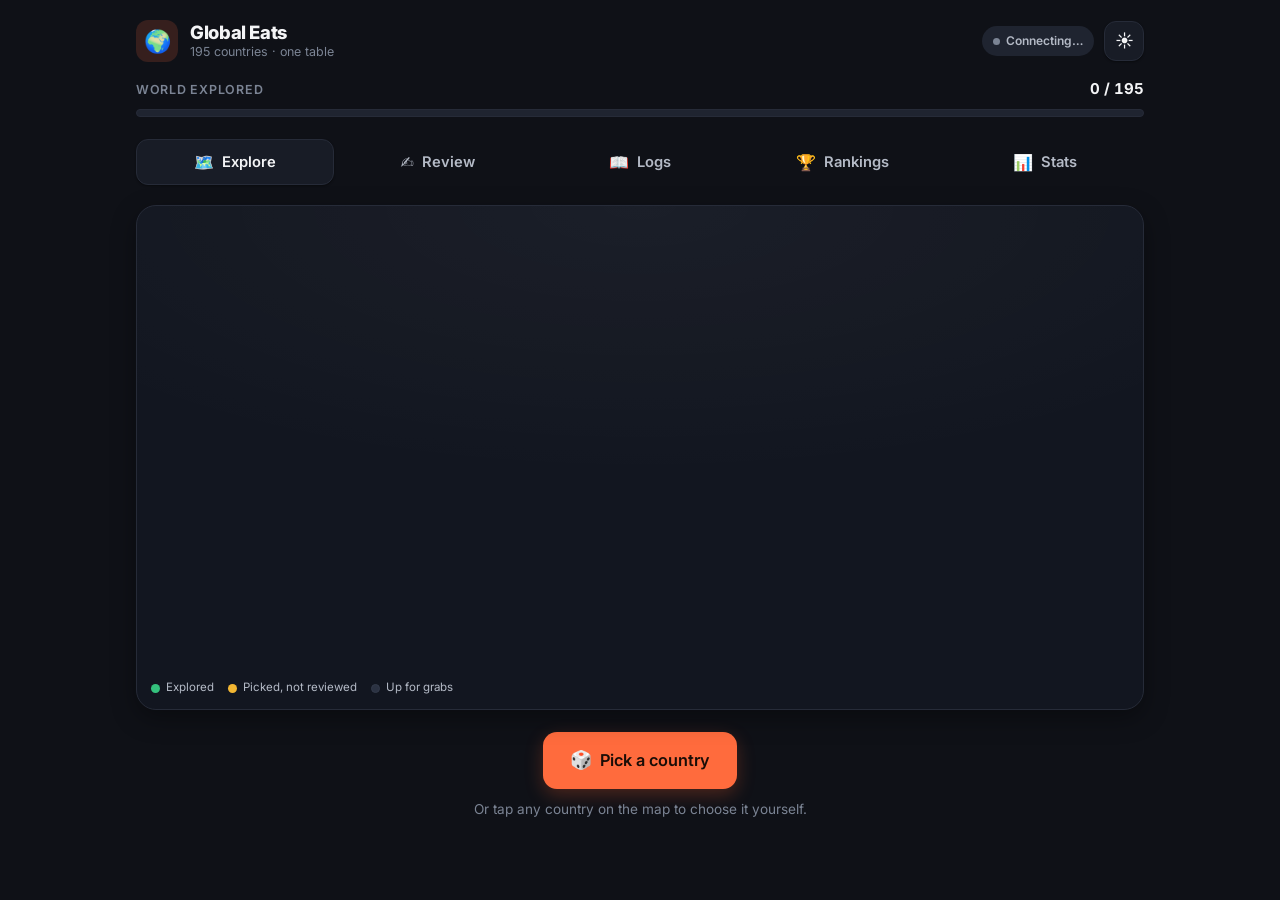
==== commit 78661180: "Add "Up next" list of picked countries Shows the group's picked-but-unreviewed countries under the m" ====
--- a/index.html
+++ b/index.html
@@ -82,7 +82,17 @@
                     <span class="btn-icon">🎲</span> Pick a country
                 </button>
                 <p class="explore-hint">Or tap any country on the map to choose it yourself.</p>
-                <button id="btn-reset" class="btn btn-link" type="button">Return picked countries to the pool</button>
+            </div>
+
+            <div id="up-next" class="up-next hidden">
+                <div class="up-next-head">
+                    <div>
+                        <h2 class="panel-title">Up next</h2>
+                        <p class="card-sub">Picked by the group, waiting for someone to go eat.</p>
+                    </div>
+                    <button id="btn-reset" class="btn btn-link" type="button">Clear all</button>
+                </div>
+                <div id="up-next-list" class="up-next-list"></div>
             </div>
 
         </section>
--- a/styles.css
+++ b/styles.css
@@ -454,6 +454,36 @@
 .result-meta { color: var(--text-2); font-size: 0.9rem; margin-top: 6px; }
 .result-actions { grid-area: actions; display: flex; gap: 10px; flex-wrap: wrap; }
 .result-actions .btn { flex: 1; }
+
+/* Up next: picked countries waiting for a meal */
+.up-next { display: flex; flex-direction: column; gap: 12px; margin-top: 6px; }
+.up-next-head { display: flex; align-items: flex-start; justify-content: space-between; gap: 12px; }
+.up-next-head .btn-link { white-space: nowrap; flex: none; }
+.up-next-list {
+    display: grid;
+    grid-template-columns: repeat(auto-fill, minmax(240px, 1fr));
+    gap: 10px;
+}
+.up-next-card {
+    display: flex; align-items: center; justify-content: space-between; gap: 10px;
+    padding: 10px 12px 10px 10px;
+    background: var(--surface);
+    border: 1px solid var(--border);
+    border-left: 3px solid var(--amber);
+    border-radius: 12px;
+    box-shadow: var(--shadow-sm);
+}
+.up-next-main {
+    display: flex; align-items: center; gap: 10px;
+    flex: 1; min-width: 0;
+    background: none; border: none; padding: 4px;
+    text-align: left; cursor: pointer; border-radius: 8px;
+}
+.up-next-main:hover { background: var(--surface-2); }
+.up-next-text { display: flex; flex-direction: column; min-width: 0; }
+.up-next-name { font-weight: 700; white-space: nowrap; overflow: hidden; text-overflow: ellipsis; }
+.up-next-meta { font-size: 0.75rem; color: var(--text-3); }
+.up-next-actions { display: flex; gap: 6px; flex: none; }
 
 /* =========================================================
    Form
@@ -636,6 +666,7 @@
 .score-pill.good { background: var(--green-soft); color: var(--green); }
 .score-pill.ok { background: var(--amber-soft); color: var(--amber); }
 .score-pill.bad { background: var(--red-soft); color: var(--red); }
+.score-pill.muted { background: var(--surface-2); color: var(--text-3); font-weight: 600; font-size: 0.78rem; }
 
 .diary-where { font-size: 0.88rem; color: var(--text-2); }
 .diary-where b { color: var(--text); font-weight: 600; }
@@ -783,6 +814,8 @@
     .explore-hint { font-size: 0.8rem; }
 
     .result-card { padding: 16px; gap: 14px; }
+    .up-next-list { grid-template-columns: 1fr; }
+    .toast { bottom: calc(92px + env(safe-area-inset-bottom)); }
     .result-flag { width: 72px; }
 
     .form { padding: 18px; }
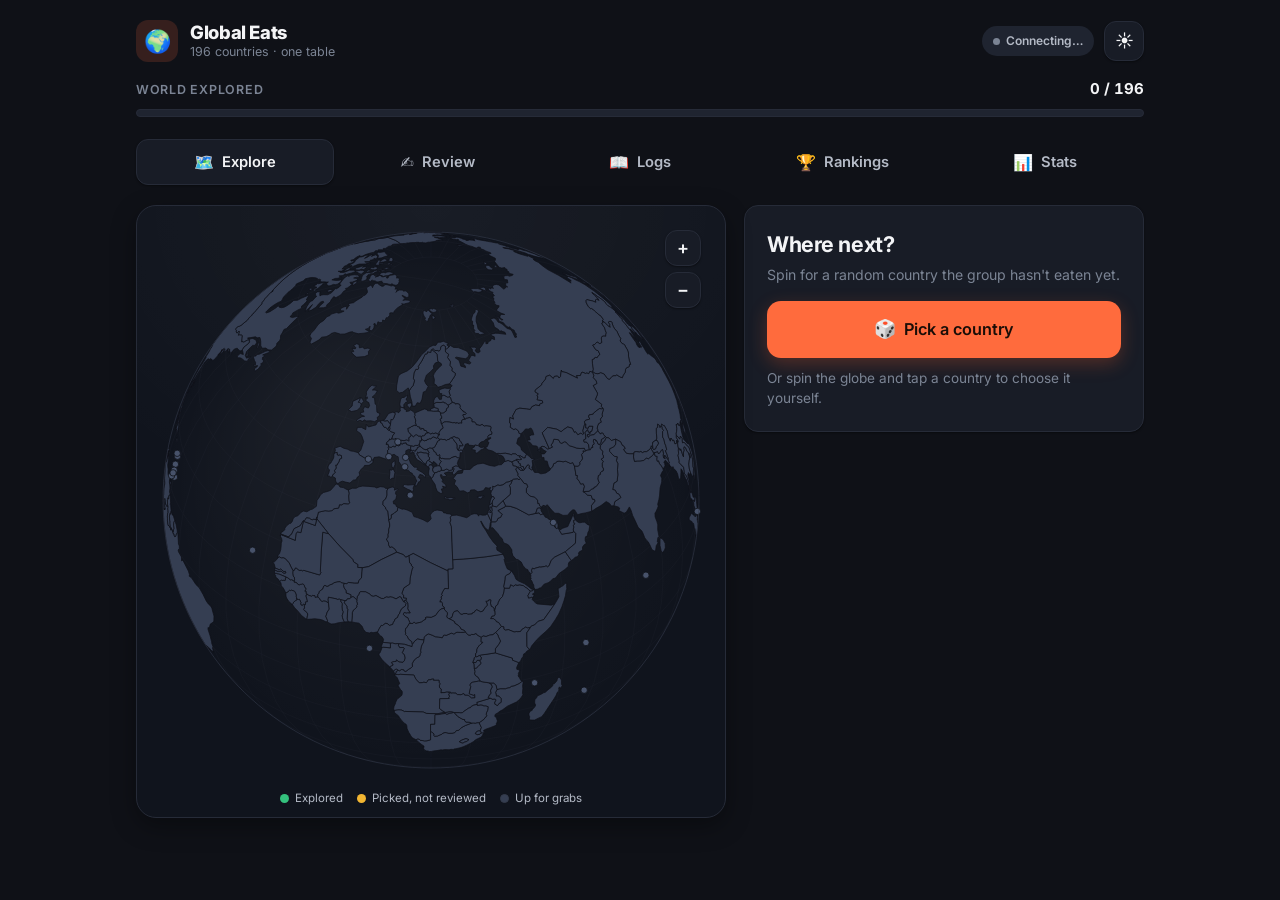
==== commit e970a92a: "Replace the Explore map with an interactive globe globe.js draws an orthographic globe on a canvas u" ====
--- a/index.html
+++ b/index.html
@@ -23,7 +23,7 @@
             <span class="brand-mark" aria-hidden="true">🌍</span>
             <div>
                 <div class="brand-name">Global Eats</div>
-                <div class="brand-sub">195 countries · one table</div>
+                <div class="brand-sub">196 countries · one table</div>
             </div>
         </div>
         <div class="topbar-actions">
@@ -38,7 +38,7 @@
     <section class="progress" aria-label="World exploration progress">
         <div class="progress-row">
             <span class="progress-label">World explored</span>
-            <span id="progress-percent" class="progress-count">0 / 195</span>
+            <span id="progress-percent" class="progress-count">0 / 196</span>
         </div>
         <div class="progress-track"><div id="progress-fill" class="progress-fill"></div></div>
     </section>
@@ -54,16 +54,18 @@
     <main class="content">
 
         <!-- EXPLORE -->
-        <section id="explore-section" class="panel">
-            <div class="map-card">
-                <div id="explore-map" class="map-stage" aria-label="World map country selector"></div>
-                <button id="btn-reset-view" class="icon-btn map-reset hidden" type="button" aria-label="Show whole world">⤢</button>
-                <div class="map-legend" aria-hidden="true">
-                    <span><i class="dot dot-explored"></i>Explored</span>
-                    <span><i class="dot dot-spun"></i>Picked, not reviewed</span>
-                    <span><i class="dot dot-available"></i>Up for grabs</span>
-                </div>
-            </div>
+        <section id="explore-section" class="panel explore-layout">
+            <div class="explore-main">
+                <div class="map-card globe-card">
+                    <div id="explore-map" class="globe-stage" aria-label="Globe country selector"></div>
+                    <div class="map-legend" aria-hidden="true">
+                        <span><i class="dot dot-explored"></i>Explored</span>
+                        <span><i class="dot dot-spun"></i>Picked, not reviewed</span>
+                        <span><i class="dot dot-available"></i>Up for grabs</span>
+                    </div>
+                </div>
+            </div>
+            <div class="explore-side">
 
             <div id="result-card" class="result-card hidden" aria-live="polite">
                 <img id="result-flag" class="result-flag" src="" alt="">
@@ -76,12 +78,17 @@
                     <button id="btn-review-now" class="btn btn-primary" type="button">Review it</button>
                     <button id="btn-again" class="btn btn-secondary" type="button">Pick again</button>
                 </div>
+                <div id="result-places" class="places"></div>
             </div>
             <div id="explore-actions" class="explore-actions">
+                <div class="explore-intro">
+                    <h2 class="panel-title">Where next?</h2>
+                    <p class="card-sub">Spin for a random country the group hasn't eaten yet.</p>
+                </div>
                 <button id="btn-pick" class="btn btn-primary btn-lg" type="button">
                     <span class="btn-icon">🎲</span> Pick a country
                 </button>
-                <p class="explore-hint">Or tap any country on the map to choose it yourself.</p>
+                <p class="explore-hint">Or spin the globe and tap a country to choose it yourself.</p>
             </div>
 
             <div id="up-next" class="up-next hidden">
@@ -94,7 +101,7 @@
                 </div>
                 <div id="up-next-list" class="up-next-list"></div>
             </div>
-
+            </div>
         </section>
 
         <!-- REVIEW -->
@@ -222,7 +229,11 @@
     <div id="map-tooltip" class="map-tooltip hidden" role="tooltip"></div>
     <div id="toast" class="toast" role="status" aria-live="polite"></div>
 
+    <script src="vendor/d3-array.min.js"></script>
+    <script src="vendor/d3-geo.min.js"></script>
+    <script src="vendor/topojson-client.min.js"></script>
     <script src="map.js"></script>
+    <script src="globe.js"></script>
     <script src="script.js"></script>
 </body>
 </html>
--- a/styles.css
+++ b/styles.css
@@ -319,7 +319,7 @@
     width: 100%;
     aspect-ratio: 900 / 441;
     min-height: 210px;
-    touch-action: manipulation;
+    position: relative;
 }
 .map-card-compact .map-stage { min-height: 180px; }
 
@@ -376,11 +376,15 @@
     stroke-width: 2.5;
 }
 
-.map-reset {
+.map-controls {
     position: absolute; top: 12px; right: 12px;
     z-index: 2;
-    font-size: 18px;
-}
+    display: flex; flex-direction: column; gap: 6px;
+}
+.map-ctl { width: 36px; height: 36px; font-size: 18px; font-weight: 600; line-height: 1; }
+.map-stage { touch-action: pan-y; cursor: grab; }
+.map-stage.is-zoomed { touch-action: none; }
+.map-stage:active { cursor: grabbing; }
 
 .map-legend {
     position: absolute; left: 14px; bottom: 12px;
@@ -418,17 +422,47 @@
 }
 .map-tooltip-entry b { font-weight: 600; }
 
+/* Globe */
+.explore-layout { gap: 18px; }
+.explore-main, .explore-side { min-width: 0; display: flex; flex-direction: column; gap: 18px; }
+.globe-card { padding: 12px 12px 6px; --map-land: #cfd8e3; --map-land-hover: #b9c5d4; }
+[data-theme="dark"] .globe-card { --map-land: #353e52; --map-land-hover: #47526a; --map-water: #10141d; }
+.globe-stage {
+    position: relative;
+    width: 100%;
+    max-width: 620px;
+    aspect-ratio: 1 / 1;
+    margin: 0 auto;
+    touch-action: pan-y;      /* vertical swipes still scroll the page at world view */
+}
+.globe-stage.is-zoomed { touch-action: none; }
+.globe-stage.is-rolling { pointer-events: none; }
+.globe-canvas { display: block; cursor: grab; }
+.globe-stage:active .globe-canvas { cursor: grabbing; }
+.globe-card .map-legend { position: static; justify-content: center; padding: 8px 4px 4px; }
+
+@media (min-width: 900px) {
+    .explore-layout { display: grid; grid-template-columns: minmax(0, 1fr) minmax(320px, 400px); align-items: start; }
+    .explore-actions { padding-top: 12px; }
+    .up-next-list { grid-template-columns: 1fr; }
+}
+
 /* Explore actions & result */
 .explore-actions {
     display: flex; flex-direction: column; align-items: center; gap: 10px;
     padding-top: 4px;
 }
 .explore-hint { color: var(--text-3); font-size: 0.85rem; text-align: center; }
+.explore-intro { text-align: center; margin-bottom: 6px; }
+@media (min-width: 900px) {
+    .explore-actions { align-items: stretch; text-align: left; padding: 22px; background: var(--surface); border: 1px solid var(--border); border-radius: var(--radius); box-shadow: var(--shadow-sm); }
+    .explore-intro, .explore-hint { text-align: left; }
+}
 
 .result-card {
     display: grid;
     grid-template-columns: auto 1fr;
-    grid-template-areas: "flag body" "actions actions";
+    grid-template-areas: "flag body" "actions actions" "places places";
     gap: 16px 18px;
     align-items: center;
     padding: 20px;
@@ -455,17 +489,51 @@
 .result-actions { grid-area: actions; display: flex; gap: 10px; flex-wrap: wrap; }
 .result-actions .btn { flex: 1; }
 
+/* Restaurant suggestions inside the result card */
+.places { grid-area: places; border-top: 1px solid var(--border); padding-top: 16px; min-width: 0; }
+.places:empty { display: none; }
+.places-head { display: flex; justify-content: space-between; align-items: center; gap: 12px; margin-bottom: 10px; }
+.places-more { font-size: 0.8rem; font-weight: 600; color: var(--accent); text-decoration: none; white-space: nowrap; }
+.places-more:hover { text-decoration: underline; }
+.places-loading, .places-empty { color: var(--text-3); font-size: 0.88rem; display: flex; align-items: center; gap: 8px; }
+.places-source { color: var(--text-3); font-size: 0.72rem; margin-top: 10px; }
+.places-regional { margin-top: 14px; display: flex; flex-direction: column; gap: 10px; }
+.spinner {
+    width: 14px; height: 14px; border-radius: 50%;
+    border: 2px solid var(--border-strong); border-top-color: var(--accent);
+    animation: spin 0.8s linear infinite; flex: none;
+}
+@keyframes spin { to { transform: rotate(360deg); } }
+.places-list { display: grid; grid-template-columns: repeat(auto-fill, minmax(min(300px, 100%), 1fr)); gap: 8px; }
+.place {
+    display: flex; flex-direction: column; gap: 8px;
+    padding: 12px 14px;
+    background: var(--surface-2);
+    border: 1px solid var(--border);
+    border-radius: 12px;
+    min-width: 0;
+}
+.place-name { font-weight: 700; }
+.place-meta { font-size: 0.78rem; color: var(--text-2); text-transform: capitalize; }
+.place-address { font-size: 0.8rem; color: var(--text-3); margin-top: 2px; }
+.place-actions { display: flex; gap: 6px; flex-wrap: wrap; }
+.place-actions .chip-btn { text-decoration: none; display: inline-flex; align-items: center; }
+.chip-btn.accent { border-color: var(--accent); color: var(--accent); }
+.chip-btn.accent:hover { background: var(--accent-soft); }
+
 /* Up next: picked countries waiting for a meal */
-.up-next { display: flex; flex-direction: column; gap: 12px; margin-top: 6px; }
+.up-next { display: flex; flex-direction: column; gap: 12px; margin-top: 6px; width: 100%; min-width: 0; }
 .up-next-head { display: flex; align-items: flex-start; justify-content: space-between; gap: 12px; }
 .up-next-head .btn-link { white-space: nowrap; flex: none; }
 .up-next-list {
     display: grid;
-    grid-template-columns: repeat(auto-fill, minmax(240px, 1fr));
+    grid-template-columns: repeat(auto-fill, minmax(min(280px, 100%), 1fr));
     gap: 10px;
+    min-width: 0;
 }
 .up-next-card {
     display: flex; align-items: center; justify-content: space-between; gap: 10px;
+    min-width: 0; /* let long names truncate instead of stretching the card */
     padding: 10px 12px 10px 10px;
     background: var(--surface);
     border: 1px solid var(--border);
@@ -475,7 +543,7 @@
 }
 .up-next-main {
     display: flex; align-items: center; gap: 10px;
-    flex: 1; min-width: 0;
+    flex: 1 1 0; min-width: 0; overflow: hidden;
     background: none; border: none; padding: 4px;
     text-align: left; cursor: pointer; border-radius: 8px;
 }
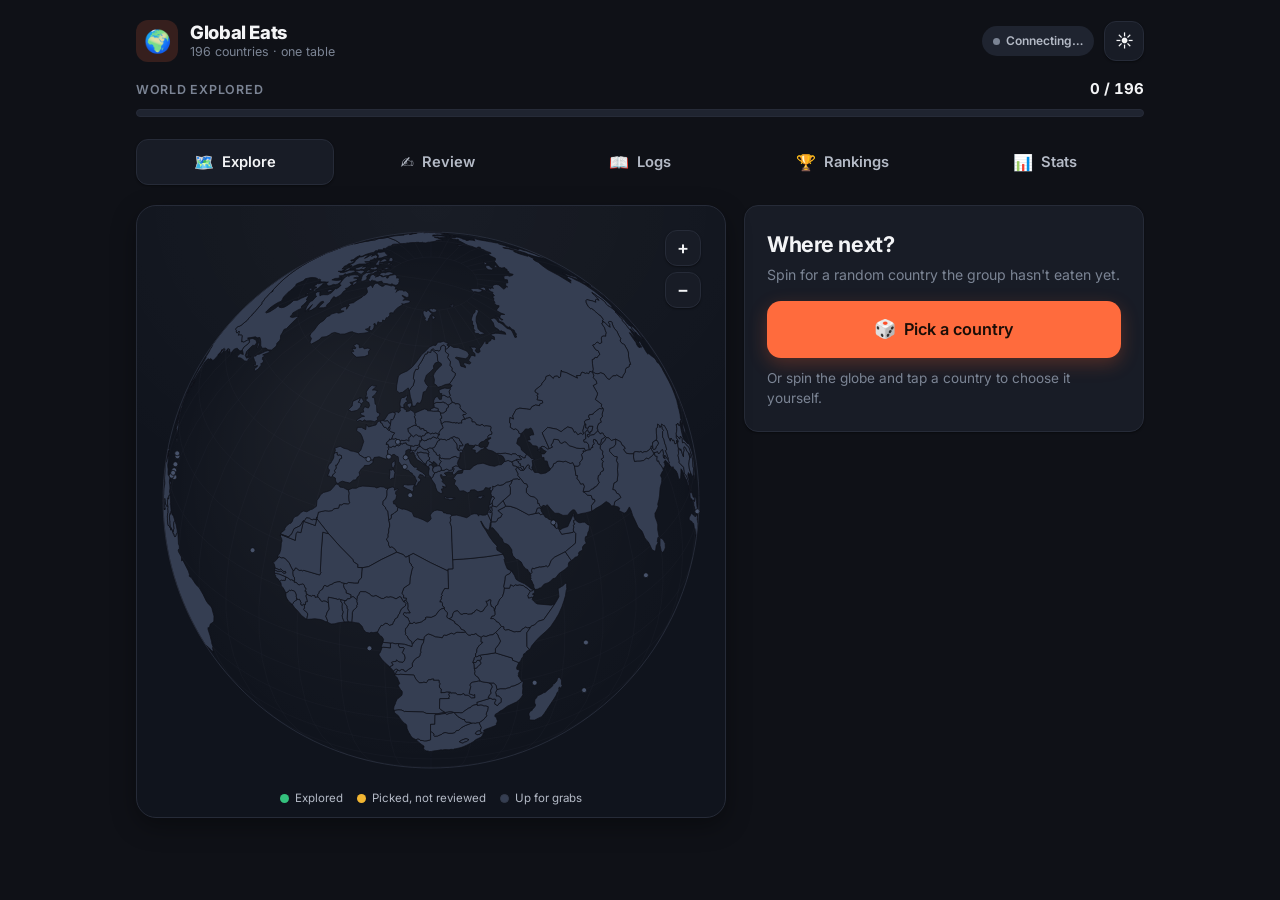
==== commit f0ecb4d2: "Mobile: keep the pick button and result in view with the globe On phones the pick button floats over" ====
--- a/index.html
+++ b/index.html
@@ -58,6 +58,9 @@
             <div class="explore-main">
                 <div class="map-card globe-card">
                     <div id="explore-map" class="globe-stage" aria-label="Globe country selector"></div>
+                    <button id="btn-pick-mobile" class="btn btn-primary globe-pick" type="button">
+                        <span class="btn-icon">🎲</span> Pick a country
+                    </button>
                     <div class="map-legend" aria-hidden="true">
                         <span><i class="dot dot-explored"></i>Explored</span>
                         <span><i class="dot dot-spun"></i>Picked, not reviewed</span>
--- a/styles.css
+++ b/styles.css
@@ -432,12 +432,28 @@
     width: 100%;
     max-width: 620px;
     aspect-ratio: 1 / 1;
+    min-height: 0;
+    overflow: hidden;
     margin: 0 auto;
     touch-action: pan-y;      /* vertical swipes still scroll the page at world view */
 }
 .globe-stage.is-zoomed { touch-action: none; }
 .globe-stage.is-rolling { pointer-events: none; }
-.globe-canvas { display: block; cursor: grab; }
+/* Absolutely positioned so the canvas never dictates the stage's size (it follows the stage, not the other way round). */
+.globe-canvas { position: absolute; inset: 0; display: block; cursor: grab; }
+
+/* Floating pick button over the globe — mobile only; desktop uses the side panel. */
+.globe-pick {
+    display: none;
+    position: absolute;
+    left: 50%; bottom: 44px;
+    transform: translateX(-50%);
+    z-index: 3;
+    padding: 12px 22px;
+    border-radius: 999px;
+    white-space: nowrap;
+    box-shadow: 0 10px 28px rgba(0, 0, 0, 0.35), 0 6px 18px rgba(232, 88, 42, 0.28);
+}
 .globe-stage:active .globe-canvas { cursor: grabbing; }
 .globe-card .map-legend { position: static; justify-content: center; padding: 8px 4px 4px; }
 
@@ -445,6 +461,14 @@
     .explore-layout { display: grid; grid-template-columns: minmax(0, 1fr) minmax(320px, 400px); align-items: start; }
     .explore-actions { padding-top: 12px; }
     .up-next-list { grid-template-columns: 1fr; }
+}
+@media (max-width: 899px) {
+    /* Shorter globe so the result card fits on screen underneath it. */
+    .globe-stage { aspect-ratio: auto; height: min(72vw, 300px); max-width: none; }
+    .globe-card { padding: 8px 8px 4px; }
+    .globe-pick { display: inline-flex; }
+    .explore-side .explore-actions { display: none; }
+    .globe-card .map-legend { font-size: 0.68rem; padding: 6px 4px 2px; }
 }
 
 /* Explore actions & result */
